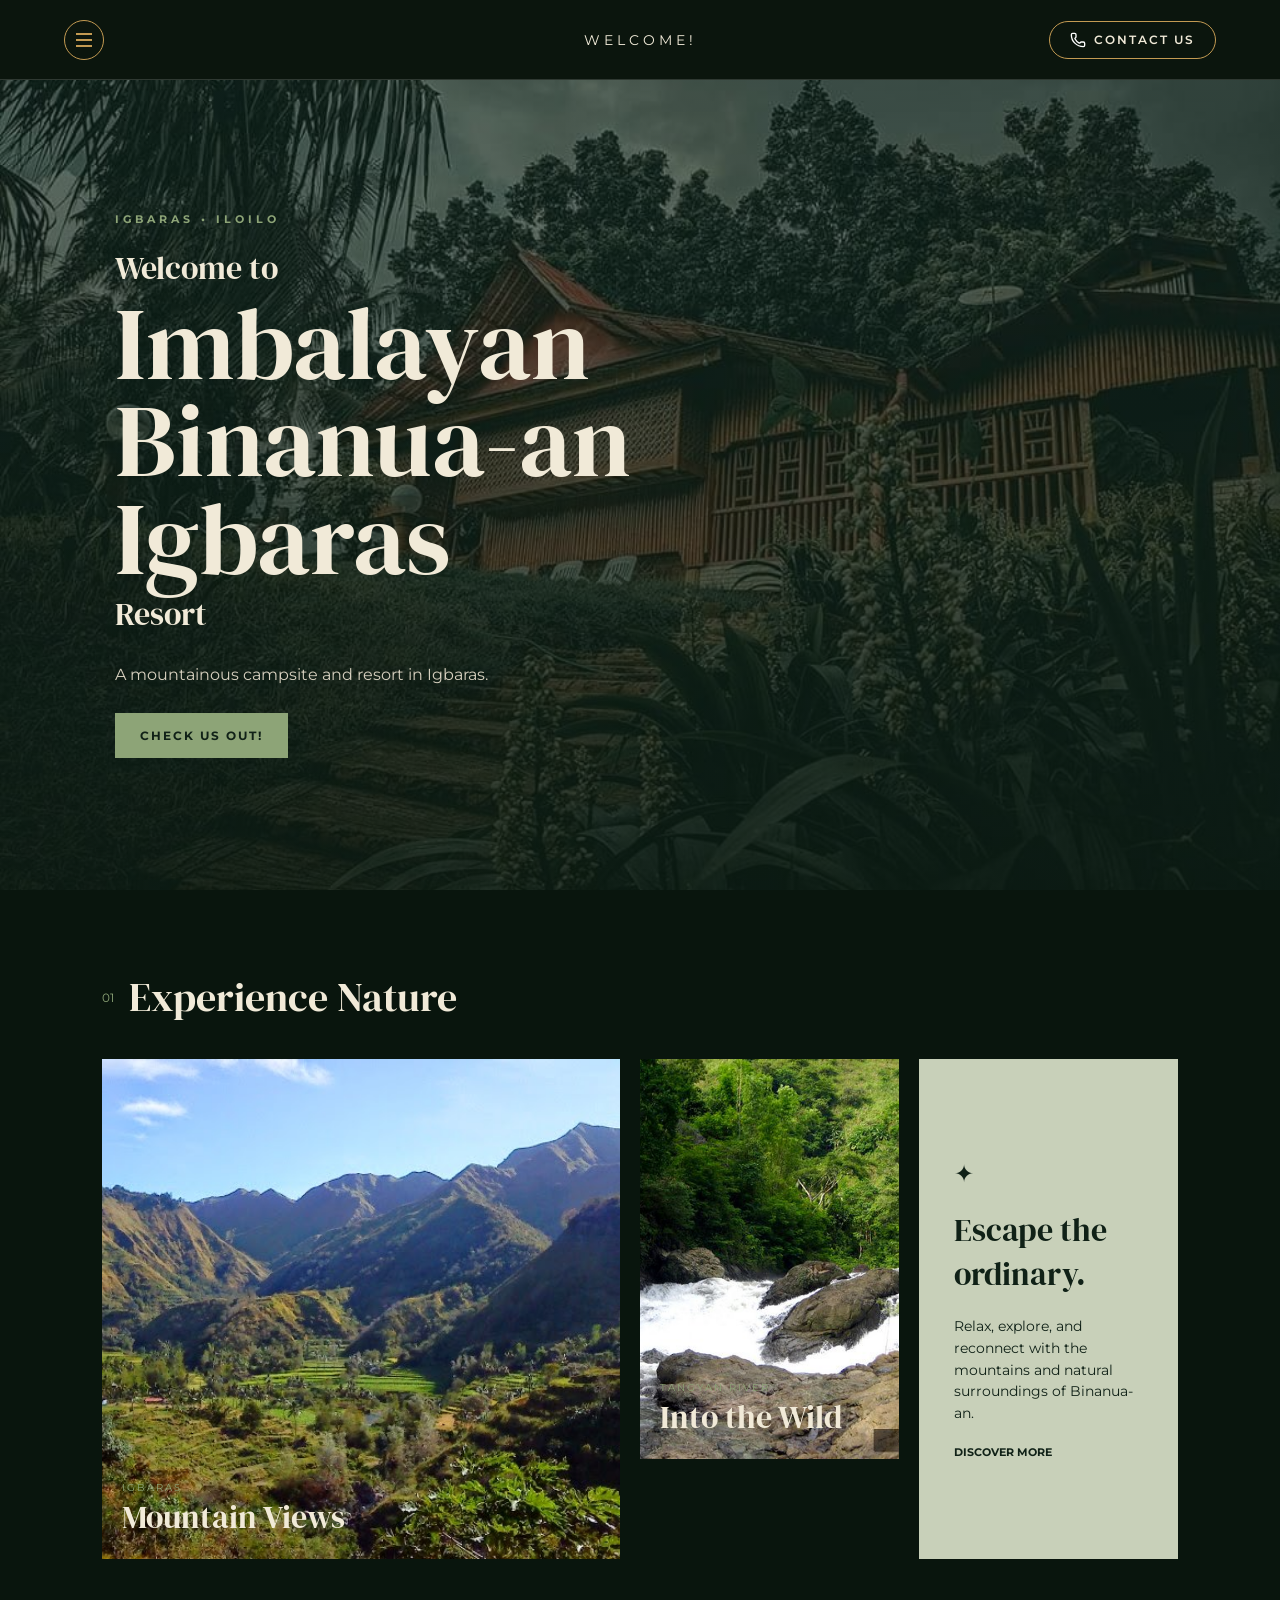
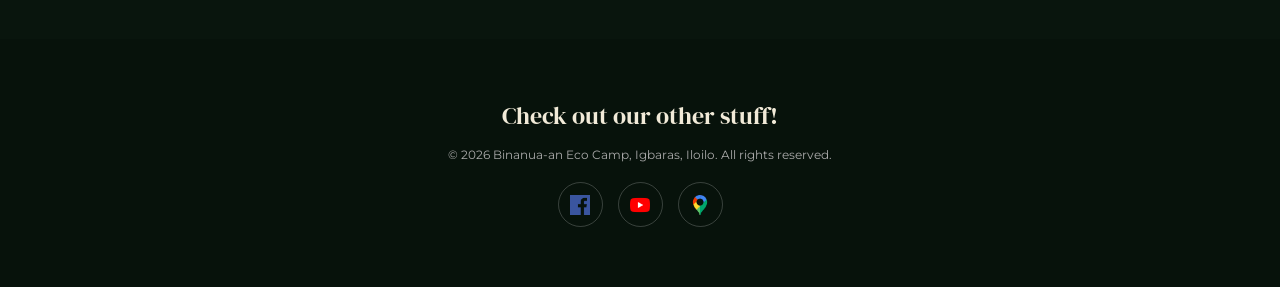
==== public/index.html @ 3f83e1bb "Main Initial Branch from here" ====
<!DOCTYPE html>
<html lang="en">
    <head>
        <meta charset="UTF-8">
        <meta name="viewport" content="width=device-width, initial-scale=1.0">
        <title>Welcome!</title>
        <link rel="stylesheet" href="css/style.css">
    </head>

    <body>
        <header>
            <button class="menu-button" id="menuButton">
                <span></span>
                <span></span>
                <span></span>
            </button>

            <div class="welcome">
                <div>Welcome!</div>
            </div>

            <a href="contact-us.html" class="header-contact"><img src="icons/phone.svg" class="nav-icon-header" alt=""> Contact Us</a>
        </header>

        <aside class="sidebar" id="sidebar">
            <div class="sidebar-title"><img src="icons/telescope.svg" class="nav-icon" alt="">EXPLORE</div>
        
            <a href="index.html"><img src="icons/house.svg" class="nav-icon" alt=""> Home</a>
            <a href="about-us.html"><img src="icons/info.svg" class="nav-icon" alt=""> About Us</a>
            <a href="gallery.html"><img src="icons/image.svg" class="nav-icon" alt=""> Gallery</a>
            <a href="services.html"><img src="icons/concierge-bell.svg" class="nav-icon" alt=""> Our Services</a>
        </aside>
        
                <main>
                    <section class="hero">
                        <div class="hero-content">
                            <div class="small-label">IGBARAS • ILOILO</div>
        
                            <h2>Welcome to</h2>
        
                            <h1>Imbalayan<br>Binanua-an Igbaras</h1>
        
                            <h2>Resort</h2>
        
                            <div class="description">
                                A mountainous campsite and resort in Igbaras.
                            </div>
        
                            <div class="hero-button">
                                <a href="about-us.html">check us out!</a>
                            </div>
                        </div>
                    </section>
        
                    <section class="info-section">
                        <div class="section-heading">
                            <span>01</span>
                            <h2>Experience Nature</h2>
                        </div>
        
                        <div class="image-grid">
                            <div class="image-card large">
                                <img src="assets/A4.JPG" alt="Mountain in Igbaras">
                                <div class="image-text">
                                    <span>IGBARAS</span>
                                    <h3>Mountain Views</h3>
                                </div>
                            </div>
        
                            <div class="image-card">
                                <img src="assets/A5.jpg" alt="Tangyan River in Igbaras">
                                <div class="image-text">
                                    <span>TANGYAN RIVER</span>
                                    <h3>Into the Wild</h3>
                                </div>
                            </div>
        
                            <div class="nature-box">
                                <div class="nature-icon">✦</div>
                                <h3>Escape the ordinary.</h3>
                                <p>
                                    Relax, explore, and reconnect with the mountains
                                    and natural surroundings of Binanua-an.
                                </p>
                                <a href="#">discover more</a>
                            </div>
                        </div>
                    </section>
                </main>

        <footer>
            <h2>Check out our other stuff!</h2>

            <p>
                &copy; 2026 Binanua-an Eco Camp, Igbaras, Iloilo.
                All rights reserved.
            </p>

            <div class="socials">
                <a href="https://www.facebook.com/Binanuaanecofarm/" target="_blank" rel="noopener noreferrer">
                    <img src="assets/A1.png" alt="Facebook">
                </a>

                <a href="https://www.youtube.com/watch?v=aeQojySfJEA/" target="_blank" rel="noopener noreferrer">
                    <img src="assets/A2.png" alt="YouTube">
                </a>

                <a href="https://www.google.com/maps/place/Imbalayan+binanua-an+igbaras+resort/@10.7378052,122.224213,13.26z/data=!4m6!3m5!1s0x33ae51737d3b9097:0x54186dad46b9d68!8m2!3d10.7543418!4d122.2387204!16s%2Fg%2F11h4k6rx_f!18m1!1e3?entry=ttu" target="_blank" rel="noopener noreferrer">
                    <img src="assets/A3.png" alt="Google Maps">
                </a>
            </div>
        </footer>

    <script>
    const menuButton = document.getElementById("menuButton");
    const sidebar = document.getElementById("sidebar");

    menuButton.addEventListener("click", () => {
        sidebar.classList.toggle("open");
    });

    document.addEventListener("click", (event) => {
        if (
            sidebar.classList.contains("open") &&
            !sidebar.contains(event.target) &&
            !menuButton.contains(event.target)
        ) {
            sidebar.classList.remove("open");
        }
    });
    </script>
    </body>
</html>
---- public/css/style.css ----
@import url('https://fonts.googleapis.com/css2?family=DM+Serif+Display&family=Montserrat:wght@400;600;700&display=swap');

* {
    margin: 0;
    padding: 0;
    box-sizing: border-box;
}

body {
    font-family: 'Montserrat', sans-serif;
    color: #f1ead8;
    background: #102117;
}

header {
    height: 80px;
    padding: 0 5%;
    display: flex;
    align-items: center;
    background: rgba(10, 20, 13, .9);
    border-bottom: 1px solid rgba(255, 255, 255, .15);
}

.menu-button {
    width: 40px;
    height: 40px;
    border: 1px solid #c39a52;
    border-radius: 50%;
    background: none;
    cursor: pointer;
    display: flex;
    flex-direction: column;
    justify-content: center;
    align-items: center;
    gap: 4px;
}

.menu-button span {
    width: 16px;
    height: 2px;
    background: #c39a52;
}

.menu-button:hover {
    background: #c39a52;
}

.menu-button:hover span {
    background: #10271a;
}

.welcome {
    position: absolute;
    left: 50%;
    transform: translateX(-50%);
}

.welcome div {
    font-size: .85rem;
    letter-spacing: 4px;
    text-transform: uppercase;
}

.header-contact {
    margin-left: auto;
    color: #f1ead8;
    text-decoration: none;
    font-size: .75rem;
    font-weight: 600;
    letter-spacing: 2px;
    text-transform: uppercase;
    padding: 10px 20px;
    border: 1px solid #c39a52;
    border-radius: 20px;
    transition: 0.3s ease;
    display: inline-flex;
    align-items: center;
}

.header-contact:hover {
    background: #c39a52;
    color: #10271a;
}

.nav-icon {
    width: 20px;
    height: 20px;
    vertical-align: middle;
    margin-right: 10px;
    filter: invert(1);
}

.header-contact .nav-icon-header {
    width: 16px;
    height: 16px;
    vertical-align: middle;
    margin-right: 8px;
    filter: invert(1);
}

.sidebar {
    position: fixed;
    top: 0;
    left: -260px;
    width: 260px;
    height: 100vh;
    padding: 110px 30px 30px;
    background: #0b170f;
    transition: .3s;
    z-index: 10;
}

.sidebar.open {
    left: 0;
}

.sidebar-title {
    color: #c39a52;
    font-size: .7rem;
    letter-spacing: 3px;
    margin-bottom: 20px;
}

.sidebar a {
    display: flex;
    align-items: center;
    padding: 15px 5px;
    border-bottom: 1px solid rgba(255, 255, 255, .1);
    color: #f1ead8;
    text-decoration: none;
    font-size: .8rem;
}

.sidebar a:hover {
    color: #8da477;
    padding-left: 12px;
}

.hero {
    min-height: 90vh;
    padding: 80px 9%;
    display: flex;
    align-items: center;

    background-image:
        linear-gradient(rgba(10, 30, 17, .55), rgba(10, 25, 15, .8)),
        url("../assets/6.jpg");

    background-size: cover;
    background-position: center;
}

.hero-content {
    max-width: 850px;
}

.small-label {
    color: #8da477;
    font-size: .7rem;
    font-weight: 700;
    letter-spacing: 4px;
    margin-bottom: 20px;
}

.hero h2 {
    font-family: 'DM Serif Display', serif;
    font-size: 2rem;
    font-weight: 400;
}

.hero h1 {
    font-family: 'DM Serif Display', serif;
    font-size: clamp(3rem, 8vw, 7rem);
    font-weight: 400;
    line-height: .95;
    margin: 5px 0;
}

.description {
    max-width: 450px;
    margin: 25px 0;
    line-height: 1.7;
    color: #d7d0bf;
}

.section-heading {
    display: flex;
    align-items: center;
    gap: 15px;
    margin-bottom: 35px;
}

.section-heading span {
    color: #8da477;
    font-size: .75rem;
}

.section-heading h2 {
    font-family: 'DM Serif Display', serif;
    font-size: 2.5rem;
    font-weight: 400;
}

.image-grid {
    display: grid;
    grid-template-columns: 2fr 1fr 1fr;
    gap: 20px;
}

.image-card {
    height: 400px;
    position: relative;
    overflow: hidden;
}

.hero-button a {
    display: inline-block;
    padding: 15px 25px;
    background: #8da477;
    color: #102117;
    text-decoration: none;
    font-size: .75rem;
    font-weight: 700;
    text-transform: uppercase;
    letter-spacing: 2px;
}

.hero-button a:hover {
    background: #f1ead8;
}

.info-section {
    padding: 80px 8%;
    background: #09150d;
}

.image-card.large {
    height: 500px;
}

.image-card img {
    width: 100%;
    height: 100%;
    object-fit: cover;
}

.image-text {
    position: absolute;
    left: 20px;
    bottom: 20px;
}

.image-text span {
    color: #8da477;
    font-size: .65rem;
    letter-spacing: 2px;
}

.image-text h3 {
    font-family: 'DM Serif Display', serif;
    font-size: 2rem;
    font-weight: 400;
}

.nature-box {
    padding: 35px;
    background: #c8d0b9;
    color: #102117;
    display: flex;
    flex-direction: column;
    justify-content: center;
}

.nature-icon {
    font-size: 1.5rem;
    margin-bottom: 20px;
}

.nature-box h3 {
    font-family: 'DM Serif Display', serif;
    font-size: 2rem;
    font-weight: 400;
}

.nature-box p {
    margin: 20px 0;
    line-height: 1.6;
    font-size: .85rem;
}

.nature-box a {
    color: #102117;
    font-size: .7rem;
    text-transform: uppercase;
    text-decoration: none;
    font-weight: 700;
}

footer {
    padding: 60px 8%;
    text-align: center;
    background: #07120b;
}

footer h2 {
    font-family: 'DM Serif Display', serif;
    font-weight: 400;
    margin-bottom: 15px;
}

footer p {
    font-size: .75rem;
    color: #aaa;
}

.socials {
    display: flex;
    justify-content: center;
    gap: 15px;
    margin-top: 20px;
}

.socials a {
    width: 45px;
    height: 45px;
    border: 1px solid rgba(255, 255, 255, .2);
    border-radius: 50%;
    display: flex;
    align-items: center;
    justify-content: center;
}

.socials img {
    width: 20px;
    height: 20px;
}

@media (max-width: 800px) {
    .image-grid {
        grid-template-columns: 1fr;
    }

    .image-card,
    .image-card.large {
        height: 400px;
    }
}

@media (max-width: 500px) {
    .hero {
        padding: 60px 7%;
    }

    .hero h1 {
        font-size: 3.5rem;
    }

    .welcome {
        display: none;
    }
}
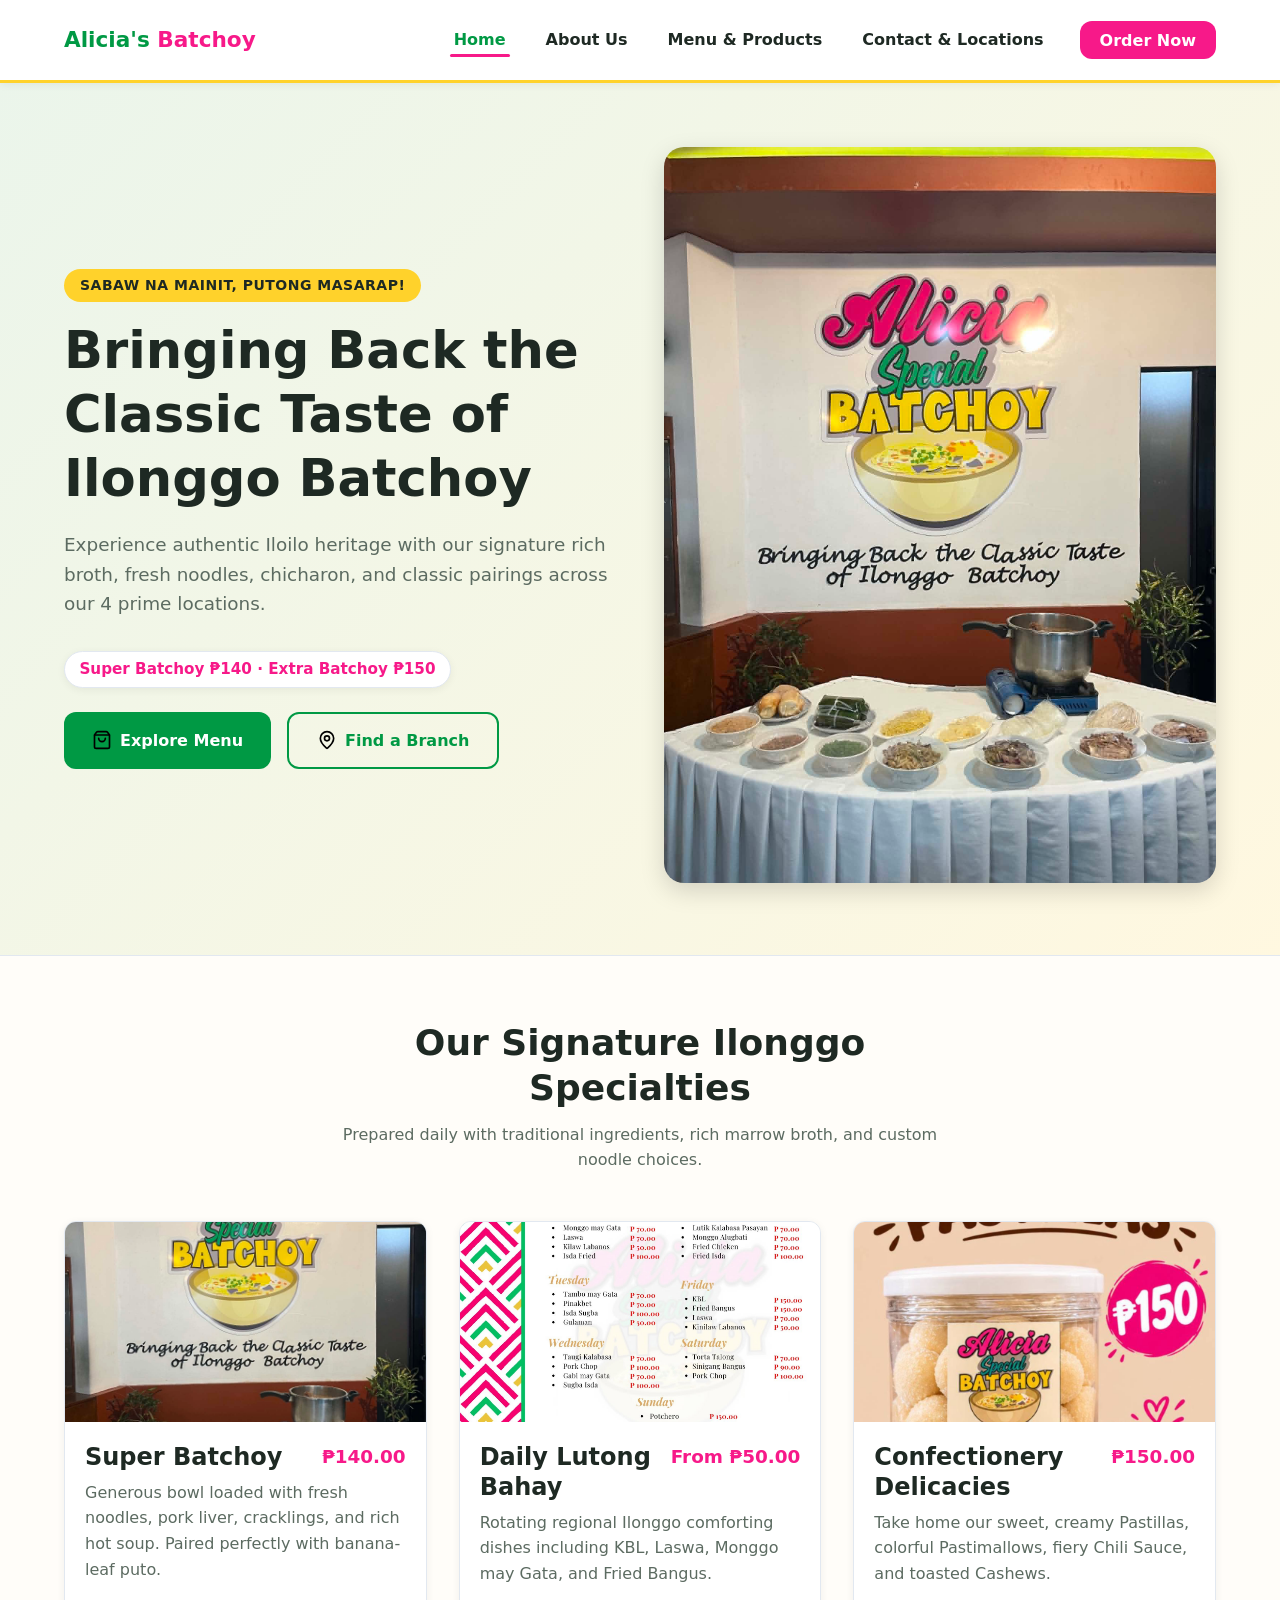
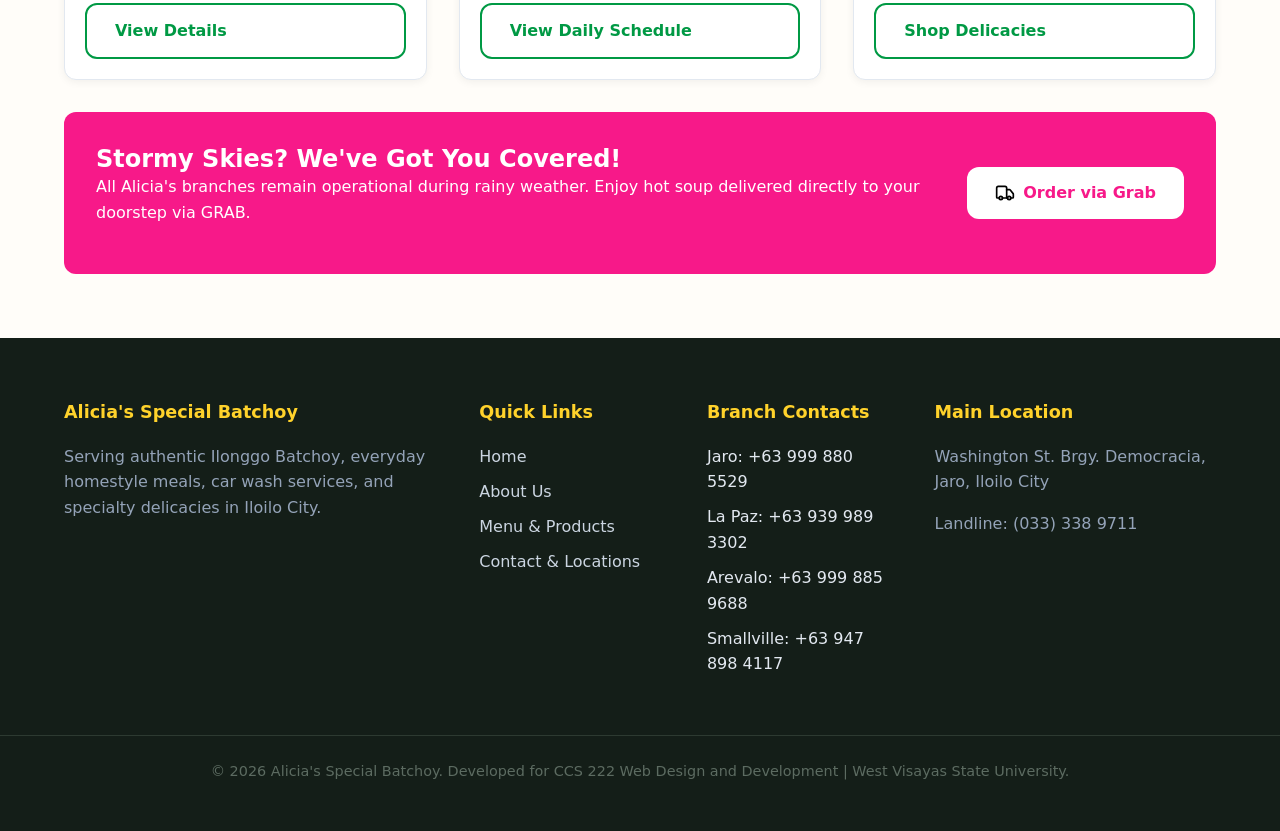
==== commit dd3cda37: "initial" ====
--- a/public/index.html
+++ b/public/index.html
@@ -1,133 +1,158 @@
 <!DOCTYPE html>
 <html lang="en">
-    <head>
-        <meta charset="UTF-8">
-        <meta name="viewport" content="width=device-width, initial-scale=1.0">
-        <title>Welcome!</title>
-        <link rel="stylesheet" href="css/style.css">
-    </head>
+<head>
+  <meta charset="UTF-8">
+  <meta name="viewport" content="width=device-width, initial-scale=1.0">
+  <title>Alicia's Special Batchoy - Classic Taste of Ilonggo Batchoy | Iloilo City</title>
+  <link rel="stylesheet" href="css/style.css">
+</head>
+<body>
 
-    <body>
-        <header>
-            <button class="menu-button" id="menuButton">
-                <span></span>
-                <span></span>
-                <span></span>
-            </button>
 
-            <div class="welcome">
-                <div>Welcome!</div>
+  <header class="main_header">
+    <div class="site_container nav_wrapper">
+      <a href="index.html" class="brand_logo">
+        <div class="brand_title">Alicia's <span>Batchoy</span></div>
+      </a>
+      
+      <button class="mobile_toggle_btn" id="mobile_toggle_btn" aria-label="Toggle Navigation Menu">
+        <img src="icons/menu.svg" alt="Menu Icon" id="toggle_icon"> <!-- Lucide Icon: menu -->
+      </button>
+
+      <nav>
+        <ul class="nav_menu" id="nav_menu">
+          <li><a href="index.html" class="nav_link active">Home</a></li>
+          <li><a href="about_us.html" class="nav_link">About Us</a></li>
+          <li><a href="our_menu.html" class="nav_link">Menu & Products</a></li>
+          <li><a href="contact_us.html" class="nav_link">Contact & Locations</a></li>
+          <li><a href="our_menu.html" class="nav_cta_btn">Order Now</a></li>
+        </ul>
+      </nav>
+    </div>
+  </header>
+
+
+  <main>
+    <section class="hero_section">
+      <div class="site_container hero_grid">
+        <div class="hero_content">
+          <span class="hero_badge">Sabaw na Mainit, Putong Masarap!</span>
+          <h1>Bringing Back the Classic Taste of Ilonggo Batchoy</h1>
+          <p>Experience authentic Iloilo heritage with our signature rich broth, fresh noodles, chicharon, and classic pairings across our 4 prime locations.</p>
+          <p class="hero_price_note">Super Batchoy ₱140 · Extra Batchoy ₱150</p>
+          <div class="hero_actions">
+            <a href="our_menu.html" class="btn_primary">
+              <img src="icons/shopping_bag.svg" alt="Order Icon" style="width:20px;"> <!-- Lucide Icon: shopping-bag -->
+              Explore Menu
+            </a>
+            <a href="contact_us.html" class="btn_secondary">
+              <img src="icons/map_pin.svg" alt="Location Icon" style="width:20px;"> <!-- Lucide Icon: map-pin -->
+              Find a Branch
+            </a>
+          </div>
+        </div>
+        <div class="hero_image_wrapper">
+          <img src="assets/batchoy_special.jpg" alt="Alicia's Special Batchoy storefront with fresh ingredient display">
+        </div>
+      </div>
+    </section>
+
+    <section class="section_padding">
+      <div class="site_container">
+        <div class="section_header">
+          <h2>Our Signature Ilonggo Specialties</h2>
+          <p>Prepared daily with traditional ingredients, rich marrow broth, and custom noodle choices.</p>
+        </div>
+
+        <div class="cards_grid_3">
+          <article class="card_item">
+            <img src="assets/batchoy_special.jpg" alt="Alicia's Special Super Batchoy" class="card_img_top">
+            <div class="card_body">
+              <div class="card_title">
+                <h3>Super Batchoy</h3>
+                <span class="card_price">₱140.00</span>
+              </div>
+              <p>Generous bowl loaded with fresh noodles, pork liver, cracklings, and rich hot soup. Paired perfectly with banana-leaf puto.</p>
+              <a href="our_menu.html" class="btn_secondary" style="margin-top:auto;">View Details</a>
             </div>
+          </article>
 
-            <a href="contact-us.html" class="header-contact"><img src="icons/phone.svg" class="nav-icon-header" alt=""> Contact Us</a>
-        </header>
+          <article class="card_item">
+            <img src="assets/lutong_bahay_specials.jpg" alt="Daily Lutong Bahay Specials" class="card_img_top">
+            <div class="card_body">
+              <div class="card_title">
+                <h3>Daily Lutong Bahay</h3>
+                <span class="card_price">From ₱50.00</span>
+              </div>
+              <p>Rotating regional Ilonggo comforting dishes including KBL, Laswa, Monggo may Gata, and Fried Bangus.</p>
+              <a href="our_menu.html" class="btn_secondary" style="margin-top:auto;">View Daily Schedule</a>
+            </div>
+          </article>
 
-        <aside class="sidebar" id="sidebar">
-            <div class="sidebar-title"><img src="icons/telescope.svg" class="nav-icon" alt="">EXPLORE</div>
-        
-            <a href="index.html"><img src="icons/house.svg" class="nav-icon" alt=""> Home</a>
-            <a href="about-us.html"><img src="icons/info.svg" class="nav-icon" alt=""> About Us</a>
-            <a href="gallery.html"><img src="icons/image.svg" class="nav-icon" alt=""> Gallery</a>
-            <a href="services.html"><img src="icons/concierge-bell.svg" class="nav-icon" alt=""> Our Services</a>
-        </aside>
-        
-                <main>
-                    <section class="hero">
-                        <div class="hero-content">
-                            <div class="small-label">IGBARAS • ILOILO</div>
-        
-                            <h2>Welcome to</h2>
-        
-                            <h1>Imbalayan<br>Binanua-an Igbaras</h1>
-        
-                            <h2>Resort</h2>
-        
-                            <div class="description">
-                                A mountainous campsite and resort in Igbaras.
-                            </div>
-        
-                            <div class="hero-button">
-                                <a href="about-us.html">check us out!</a>
-                            </div>
-                        </div>
-                    </section>
-        
-                    <section class="info-section">
-                        <div class="section-heading">
-                            <span>01</span>
-                            <h2>Experience Nature</h2>
-                        </div>
-        
-                        <div class="image-grid">
-                            <div class="image-card large">
-                                <img src="assets/A4.JPG" alt="Mountain in Igbaras">
-                                <div class="image-text">
-                                    <span>IGBARAS</span>
-                                    <h3>Mountain Views</h3>
-                                </div>
-                            </div>
-        
-                            <div class="image-card">
-                                <img src="assets/A5.jpg" alt="Tangyan River in Igbaras">
-                                <div class="image-text">
-                                    <span>TANGYAN RIVER</span>
-                                    <h3>Into the Wild</h3>
-                                </div>
-                            </div>
-        
-                            <div class="nature-box">
-                                <div class="nature-icon">✦</div>
-                                <h3>Escape the ordinary.</h3>
-                                <p>
-                                    Relax, explore, and reconnect with the mountains
-                                    and natural surroundings of Binanua-an.
-                                </p>
-                                <a href="#">discover more</a>
-                            </div>
-                        </div>
-                    </section>
-                </main>
+          <article class="card_item">
+            <img src="assets/pastillas_jar.jpg" alt="Alicia Special Delicacies" class="card_img_top">
+            <div class="card_body">
+              <div class="card_title">
+                <h3>Confectionery Delicacies</h3>
+                <span class="card_price">₱150.00</span>
+              </div>
+              <p>Take home our sweet, creamy Pastillas, colorful Pastimallows, fiery Chili Sauce, and toasted Cashews.</p>
+              <a href="our_menu.html" class="btn_secondary" style="margin-top:auto;">Shop Delicacies</a>
+            </div>
+          </article>
+        </div>
 
-        <footer>
-            <h2>Check out our other stuff!</h2>
 
-            <p>
-                &copy; 2026 Binanua-an Eco Camp, Igbaras, Iloilo.
-                All rights reserved.
-            </p>
+        <div class="weather_banner">
+          <div>
+            <h3>Stormy Skies? We've Got You Covered!</h3>
+            <p>All Alicia's branches remain operational during rainy weather. Enjoy hot soup delivered directly to your doorstep via GRAB.</p>
+          </div>
+          <a href="contact_us.html" class="btn_primary" style="background-color:#FFFFFF; color:var(--accent_pink); white-space:nowrap;">
+            <img src="icons/truck.svg" alt="Delivery Icon" style="width:20px;"> <!-- Lucide Icon: truck -->
+            Order via Grab
+          </a>
+        </div>
+      </div>
+    </section>
+  </main>
 
-            <div class="socials">
-                <a href="https://www.facebook.com/Binanuaanecofarm/" target="_blank" rel="noopener noreferrer">
-                    <img src="assets/A1.png" alt="Facebook">
-                </a>
 
-                <a href="https://www.youtube.com/watch?v=aeQojySfJEA/" target="_blank" rel="noopener noreferrer">
-                    <img src="assets/A2.png" alt="YouTube">
-                </a>
+  <footer class="site_footer">
+    <div class="site_container footer_grid">
+      <div class="footer_col">
+        <h4>Alicia's Special Batchoy</h4>
+        <p style="color:#94A3B8;">Serving authentic Ilonggo Batchoy, everyday homestyle meals, car wash services, and specialty delicacies in Iloilo City.</p>
+      </div>
+      <div class="footer_col">
+        <h4>Quick Links</h4>
+        <ul class="footer_links">
+          <li><a href="index.html">Home</a></li>
+          <li><a href="about_us.html">About Us</a></li>
+          <li><a href="our_menu.html">Menu & Products</a></li>
+          <li><a href="contact_us.html">Contact & Locations</a></li>
+        </ul>
+      </div>
+      <div class="footer_col">
+        <h4>Branch Contacts</h4>
+        <ul class="footer_links">
+          <li>Jaro: +63 999 880 5529</li>
+          <li>La Paz: +63 939 989 3302</li>
+          <li>Arevalo: +63 999 885 9688</li>
+          <li>Smallville: +63 947 898 4117</li>
+        </ul>
+      </div>
+      <div class="footer_col">
+        <h4>Main Location</h4>
+        <p style="color:#94A3B8;">Washington St. Brgy. Democracia, Jaro, Iloilo City</p>
+        <p style="color:#94A3B8;">Landline: (033) 338 9711</p>
+      </div>
+    </div>
+    <div class="footer_bottom">
+      <p>&copy; 2026 Alicia's Special Batchoy. Developed for CCS 222 Web Design and Development | West Visayas State University.</p>
+    </div>
+  </footer>
 
-                <a href="https://www.google.com/maps/place/Imbalayan+binanua-an+igbaras+resort/@10.7378052,122.224213,13.26z/data=!4m6!3m5!1s0x33ae51737d3b9097:0x54186dad46b9d68!8m2!3d10.7543418!4d122.2387204!16s%2Fg%2F11h4k6rx_f!18m1!1e3?entry=ttu" target="_blank" rel="noopener noreferrer">
-                    <img src="assets/A3.png" alt="Google Maps">
-                </a>
-            </div>
-        </footer>
-
-    <script>
-    const menuButton = document.getElementById("menuButton");
-    const sidebar = document.getElementById("sidebar");
-
-    menuButton.addEventListener("click", () => {
-        sidebar.classList.toggle("open");
-    });
-
-    document.addEventListener("click", (event) => {
-        if (
-            sidebar.classList.contains("open") &&
-            !sidebar.contains(event.target) &&
-            !menuButton.contains(event.target)
-        ) {
-            sidebar.classList.remove("open");
-        }
-    });
-    </script>
-    </body>
-</html>+  <script src="js/main.js"></script>
+</body>
+</html>
--- a/public/css/style.css
+++ b/public/css/style.css
@@ -1,361 +1,683 @@
-@import url('https://fonts.googleapis.com/css2?family=DM+Serif+Display&family=Montserrat:wght@400;600;700&display=swap');
+
+:root {
+  --primary_green: #009944;       /* Main Brand Color */
+  --accent_yellow: #FFD22B;       /* Secondary Accent Color */
+  --accent_pink: #F71989;         /* Vibrant Secondary / Highlight Color */
+  --accent_pink_hover: #D91077;   /* Darker Pink Hover State */
+  
+  --bg_main: #FFFDF9;              /* Warm Light Background */
+  --bg_surface: #FFFFFF;           /* Card & Container Surface */
+  --bg_subtle: #F4F7F5;            /* Soft Section Background */
+  --text_main: #1E2923;            /* High Contrast Dark Charcoal Text */
+  --text_muted: #5C6B61;           /* Secondary Muted Body Text */
+  --border_color: #E2E8F0;         /* Soft Border Divider */
+  --shadow_sm: 0 2px 8px rgba(0, 0, 0, 0.06);
+  --shadow_md: 0 4px 16px rgba(0, 0, 0, 0.1);
+  --shadow_lg: 0 8px 24px rgba(0, 0, 0, 0.15);
+  
+  --container_max: 1200px;
+  --radius_sm: 6px;
+  --radius_md: 12px;
+  --radius_lg: 20px;
+  --transition_fast: 0.25s ease;
+}
 
 * {
-    margin: 0;
-    padding: 0;
-    box-sizing: border-box;
+  box-sizing: border-box;
+  margin: 0;
+  padding: 0;
+}
+
+html {
+  scroll-behavior: smooth;
+  font-family: system-ui, -apple-system, BlinkMacSystemFont, "Segoe UI", Roboto, Oxygen, Ubuntu, Cantarell, sans-serif;
+  color: var(--text_main);
+  background-color: var(--bg_main);
+  line-height: 1.6;
 }
 
 body {
-    font-family: 'Montserrat', sans-serif;
-    color: #f1ead8;
-    background: #102117;
-}
-
-header {
-    height: 80px;
-    padding: 0 5%;
+  display: flex;
+  flex-direction: column;
+  min-height: 100vh;
+}
+
+/* Typography Hierarchy */
+h1, h2, h3, h4 {
+  color: var(--text_main);
+  font-weight: 700;
+  line-height: 1.25;
+}
+
+h1 { font-size: clamp(2rem, 4vw, 3.25rem); }
+h2 { font-size: clamp(1.5rem, 3vw, 2.25rem); }
+h3 { font-size: clamp(1.2rem, 2vw, 1.5rem); }
+
+p {
+  margin-bottom: 1rem;
+  color: var(--text_muted);
+}
+
+a {
+  color: var(--primary_green);
+  text-decoration: none;
+  transition: color var(--transition_fast);
+}
+
+a:hover {
+  color: var(--accent_pink);
+}
+
+/* Global Container */
+.site_container {
+  width: 100%;
+  max-width: var(--container_max);
+  margin: 0 auto;
+  padding: 0 1.5rem;
+}
+
+/* Header & Global Navigation */
+.main_header {
+  position: sticky;
+  top: 0;
+  z-index: 1000;
+  background-color: var(--bg_surface);
+  box-shadow: var(--shadow_sm);
+  border-bottom: 3px solid var(--accent_yellow);
+}
+
+.nav_wrapper {
+  display: flex;
+  align-items: center;
+  justify-content: space-between;
+  height: 80px;
+}
+
+.brand_logo {
+  display: flex;
+  align-items: center;
+  gap: 0.75rem;
+  font-weight: 800;
+  font-size: 1.35rem;
+  color: var(--primary_green);
+}
+
+.brand_logo img {
+  height: 52px;
+  width: auto;
+  object-fit: contain;
+}
+
+.brand_title span {
+  color: var(--accent_pink);
+}
+
+.nav_menu {
+  display: flex;
+  align-items: center;
+  gap: 2rem;
+  list-style: none;
+}
+
+.nav_link {
+  font-weight: 600;
+  color: var(--text_main);
+  padding: 0.5rem 0.25rem;
+  position: relative;
+}
+
+.nav_link.active,
+.nav_link:hover {
+  color: var(--primary_green);
+}
+
+.nav_link.active::after {
+  content: "";
+  position: absolute;
+  bottom: 0;
+  left: 0;
+  width: 100%;
+  height: 3px;
+  background-color: var(--accent_pink);
+  border-radius: 2px;
+}
+
+.nav_cta_btn {
+  background-color: var(--accent_pink);
+  color: #FFFFFF !important;
+  padding: 0.6rem 1.25rem;
+  border-radius: var(--radius_md);
+  font-weight: 700;
+  transition: background-color var(--transition_fast), transform var(--transition_fast);
+}
+
+.nav_cta_btn:hover {
+  background-color: var(--accent_pink_hover);
+  transform: translateY(-2px);
+}
+
+/* Mobile Hamburger Menu */
+.mobile_toggle_btn {
+  display: none;
+  background: none;
+  border: none;
+  cursor: pointer;
+  padding: 0.5rem;
+}
+
+.mobile_toggle_btn img {
+  width: 28px;
+  height: 28px;
+}
+
+/* Hero Section */
+.hero_section {
+  background: linear-gradient(135deg, rgba(0, 153, 68, 0.08) 0%, rgba(255, 210, 43, 0.12) 100%);
+  padding: 4rem 0;
+  border-bottom: 1px solid var(--border_color);
+}
+
+.hero_grid {
+  display: grid;
+  grid-template-columns: 1fr 1fr;
+  gap: 3rem;
+  align-items: center;
+}
+
+.hero_badge {
+  display: inline-block;
+  background-color: var(--accent_yellow);
+  color: var(--text_main);
+  font-weight: 700;
+  font-size: 0.875rem;
+  padding: 0.35rem 1rem;
+  border-radius: 50px;
+  margin-bottom: 1rem;
+  text-transform: uppercase;
+  letter-spacing: 0.5px;
+}
+
+.hero_content h1 {
+  margin-bottom: 1.25rem;
+}
+
+.hero_content p {
+  font-size: 1.15rem;
+  margin-bottom: 2rem;
+}
+
+.hero_content .hero_price_note {
+  display: inline-block;
+  background-color: var(--bg_surface);
+  border: 1px solid var(--border_color);
+  border-radius: 50px;
+  padding: 0.35rem 0.9rem;
+  font-size: 0.95rem;
+  font-weight: 700;
+  color: var(--accent_pink);
+  margin-bottom: 1.5rem;
+  box-shadow: var(--shadow_sm);
+}
+
+.hero_actions {
+  display: flex;
+  gap: 1rem;
+  flex-wrap: wrap;
+}
+
+.btn_primary {
+  background-color: var(--primary_green);
+  color: #FFFFFF;
+  padding: 0.85rem 1.75rem;
+  border-radius: var(--radius_md);
+  font-weight: 700;
+  display: inline-flex;
+  align-items: center;
+  gap: 0.5rem;
+  border: none;
+  cursor: pointer;
+  transition: all var(--transition_fast);
+}
+
+.btn_primary:hover {
+  background-color: #007D37;
+  color: #FFFFFF;
+  box-shadow: var(--shadow_md);
+}
+
+.btn_secondary {
+  background-color: transparent;
+  color: var(--primary_green);
+  padding: 0.85rem 1.75rem;
+  border-radius: var(--radius_md);
+  font-weight: 700;
+  display: inline-flex;
+  align-items: center;
+  gap: 0.5rem;
+  border: 2px solid var(--primary_green);
+  cursor: pointer;
+  transition: all var(--transition_fast);
+}
+
+.btn_secondary:hover {
+  background-color: var(--primary_green);
+  color: #FFFFFF;
+}
+
+.hero_image_wrapper {
+  position: relative;
+}
+
+.hero_image_wrapper img {
+  width: 100%;
+  height: auto;
+  border-radius: var(--radius_lg);
+  box-shadow: var(--shadow_lg);
+  object-fit: cover;
+}
+
+/* Feature Cards & Grid Layouts */
+.section_padding {
+  padding: 4rem 0;
+}
+
+.section_header {
+  text-align: center;
+  max-width: 650px;
+  margin: 0 auto 3rem auto;
+}
+
+.section_header h2 {
+  margin-bottom: 0.75rem;
+}
+
+.cards_grid_3 {
+  display: grid;
+  grid-template-columns: repeat(auto-fit, minmax(300px, 1fr));
+  gap: 2rem;
+}
+
+.cards_grid_4 {
+  display: grid;
+  grid-template-columns: repeat(auto-fit, minmax(260px, 1fr));
+  gap: 1.5rem;
+}
+
+.card_item {
+  background-color: var(--bg_surface);
+  border: 1px solid var(--border_color);
+  border-radius: var(--radius_md);
+  overflow: hidden;
+  box-shadow: var(--shadow_sm);
+  transition: transform var(--transition_fast), box-shadow var(--transition_fast);
+  display: flex;
+  flex-direction: column;
+}
+
+.card_item:hover {
+  transform: translateY(-4px);
+  box-shadow: var(--shadow_md);
+}
+
+.card_img_top {
+  width: 100%;
+  height: 200px;
+  object-fit: cover;
+  background-color: #F0F4F1;
+}
+
+.card_body {
+  padding: 1.25rem;
+  display: flex;
+  flex-direction: column;
+  flex-grow: 1;
+  justify-content: space-between;
+}
+
+.card_title,
+.card_header_row {
+  display: flex;
+  justify-content: space-between;
+  align-items: flex-start;
+  gap: 0.5rem;
+  margin-bottom: 0.5rem;
+}
+
+.card_item_title {
+  font-size: 1.1rem;
+  font-weight: 700;
+  line-height: 1.3;
+  color: var(--text_main);
+}
+
+.card_price {
+  font-weight: 800;
+  color: #F71989;
+  font-size: 1.15rem;
+  white-space: nowrap;
+}
+
+.card_badges {
+  display: flex;
+  flex-wrap: wrap;
+  align-items: center;
+  gap: 0.4rem;
+}
+
+.category_badge {
+  display: inline-block;
+  background-color: #009944;
+  color: #FFFFFF;
+  font-size: 0.7rem;
+  font-weight: 700;
+  text-transform: uppercase;
+  letter-spacing: 0.3px;
+  padding: 0.22rem 0.65rem;
+  border-radius: 50px;
+}
+
+.day_badge {
+  display: inline-block;
+  background-color: #FFD22B;
+  color: var(--text_main);
+  font-size: 0.7rem;
+  font-weight: 700;
+  padding: 0.22rem 0.65rem;
+  border-radius: 50px;
+}
+
+/* Icon Banner Placeholders */
+.card_icon_placeholder {
+  height: 160px;
+  display: flex;
+  align-items: center;
+  justify-content: center;
+  border-bottom: 1px solid var(--border_color);
+}
+
+.card_category_icon {
+  width: 48px;
+  height: 48px;
+  opacity: 0.75;
+  transition: transform 0.25s ease;
+}
+
+.card_item:hover .card_category_icon {
+  transform: scale(1.1);
+}
+
+.category-batchoy {
+  background-color: rgba(0, 153, 68, 0.08);
+}
+
+.category-daily_specials {
+  background-color: rgba(255, 210, 43, 0.15);
+}
+
+.category-everyday_menu {
+  background-color: rgba(247, 25, 137, 0.08);
+}
+
+.category-beverages {
+  background-color: rgba(226, 232, 240, 0.5);
+}
+
+/* Search Bar UI */
+.search_container {
+  max-width: 600px;
+  margin: 0 auto 2rem auto;
+  position: relative;
+}
+
+.search_input_wrapper {
+  display: flex;
+  align-items: center;
+  background-color: var(--bg_surface);
+  border: 2px solid var(--border_color);
+  border-radius: 50px;
+  padding: 0.4rem 1.25rem;
+  box-shadow: var(--shadow_sm);
+  transition: border-color var(--transition_fast);
+}
+
+.search_input_wrapper:focus-within {
+  border-color: var(--primary_green);
+  box-shadow: 0 0 0 3px rgba(0, 153, 68, 0.15);
+}
+
+.search_icon {
+  width: 20px;
+  height: 20px;
+  opacity: 0.6;
+  margin-right: 0.75rem;
+}
+
+.search_input {
+  width: 100%;
+  border: none;
+  outline: none;
+  font-size: 1rem;
+  background: transparent;
+  color: var(--text_main);
+  padding: 0.4rem 0;
+}
+
+.search_clear_btn {
+  background: none;
+  border: none;
+  font-size: 1.2rem;
+  color: var(--text_muted);
+  cursor: pointer;
+  display: none;
+  padding: 0 0.5rem;
+}
+
+.search_clear_btn.visible {
+  display: block;
+}
+
+/* Empty State Notice */
+.no_results_msg {
+  display: none;
+  text-align: center;
+  padding: 3rem 1rem;
+  color: var(--text_muted);
+  font-size: 1.1rem;
+  font-weight: 600;
+}
+
+/* Inclement Weather & Delivery Banner */
+.weather_banner {
+  background-color: var(--accent_pink);
+  color: #FFFFFF;
+  border-radius: var(--radius_md);
+  padding: 2rem;
+  display: flex;
+  align-items: center;
+  justify-content: space-between;
+  gap: 2rem;
+  margin-top: 2rem;
+}
+
+.weather_banner h3, .weather_banner p {
+  color: #FFFFFF;
+}
+
+/* Menu Filter Bar */
+.filter_bar {
+  display: flex;
+  justify-content: center;
+  gap: 0.75rem;
+  flex-wrap: wrap;
+  margin-bottom: 2.5rem;
+}
+
+.filter_btn {
+  background-color: var(--bg_surface);
+  border: 1px solid var(--border_color);
+  color: var(--text_main);
+  padding: 0.6rem 1.25rem;
+  border-radius: 50px;
+  font-weight: 600;
+  cursor: pointer;
+  transition: all var(--transition_fast);
+}
+
+.filter_btn.active, .filter_btn:hover {
+  background-color: var(--primary_green);
+  color: #FFFFFF;
+  border-color: var(--primary_green);
+}
+
+/* Contact Form & Table Styling */
+.contact_grid {
+  display: grid;
+  grid-template-columns: 1fr 1fr;
+  gap: 3rem;
+}
+
+.form_group {
+  margin-bottom: 1.25rem;
+}
+
+.form_label {
+  display: block;
+  font-weight: 600;
+  margin-bottom: 0.4rem;
+}
+
+.form_input, .form_select, .form_textarea {
+  width: 100%;
+  padding: 0.75rem 1rem;
+  border: 1px solid var(--border_color);
+  border-radius: var(--radius_sm);
+  font-size: 1rem;
+  background-color: var(--bg_surface);
+  transition: border-color var(--transition_fast);
+}
+
+.form_input:focus, .form_select:focus, .form_textarea:focus {
+  outline: none;
+  border-color: var(--primary_green);
+  box-shadow: 0 0 0 3px rgba(0, 153, 68, 0.15);
+}
+
+.error_msg {
+  color: var(--accent_pink);
+  font-size: 0.85rem;
+  margin-top: 0.3rem;
+  display: none;
+}
+
+.form_group.invalid .error_msg {
+  display: block;
+}
+
+.form_group.invalid .form_input {
+  border-color: var(--accent_pink);
+}
+
+/* Embedded Map Container */
+.map_wrapper {
+  margin-top: 3rem;
+  border-radius: var(--radius_md);
+  overflow: hidden;
+  box-shadow: var(--shadow_md);
+  border: 1px solid var(--border_color);
+}
+
+.schedule_table {
+  width: 100%;
+  border-collapse: collapse;
+  margin-top: 1rem;
+  background-color: var(--bg_surface);
+  border-radius: var(--radius_sm);
+  overflow: hidden;
+}
+
+.schedule_table th, .schedule_table td {
+  padding: 0.75rem 1rem;
+  border-bottom: 1px solid var(--border_color);
+  text-align: left;
+}
+
+.schedule_table th {
+  background-color: var(--primary_green);
+  color: #FFFFFF;
+  font-weight: 700;
+}
+
+/* Footer Architecture */
+.site_footer {
+  background-color: #141E18;
+  color: #E2E8F0;
+  padding: 4rem 0 2rem 0;
+  margin-top: auto;
+}
+
+.footer_grid {
+  display: grid;
+  grid-template-columns: 2fr 1fr 1fr 1.5fr;
+  gap: 2.5rem;
+  margin-bottom: 3rem;
+}
+
+.footer_col h4 {
+  color: var(--accent_yellow);
+  margin-bottom: 1.25rem;
+  font-size: 1.1rem;
+}
+
+.footer_links {
+  list-style: none;
+}
+
+.footer_links li {
+  margin-bottom: 0.6rem;
+}
+
+.footer_links a {
+  color: #CBD5E1;
+}
+
+.footer_bottom {
+  border-top: 1px solid #2D3A31;
+  padding-top: 1.5rem;
+  text-align: center;
+  font-size: 0.9rem;
+  color: #94A3B8;
+}
+
+/* Responsive Breakpoints */
+@media (max-width: 992px) {
+  .hero_grid, .contact_grid {
+    grid-template-columns: 1fr;
+  }
+  .footer_grid {
+    grid-template-columns: 1fr 1fr;
+  }
+}
+
+@media (max-width: 768px) {
+  .mobile_toggle_btn {
+    display: block;
+  }
+  .nav_menu {
+    position: absolute;
+    top: 80px;
+    left: 0;
+    width: 100%;
+    background-color: var(--bg_surface);
+    flex-direction: column;
+    padding: 1.5rem;
+    gap: 1.25rem;
+    box-shadow: var(--shadow_md);
+    display: none;
+  }
+  .nav_menu.active {
     display: flex;
-    align-items: center;
-    background: rgba(10, 20, 13, .9);
-    border-bottom: 1px solid rgba(255, 255, 255, .15);
-}
-
-.menu-button {
-    width: 40px;
-    height: 40px;
-    border: 1px solid #c39a52;
-    border-radius: 50%;
-    background: none;
-    cursor: pointer;
-    display: flex;
-    flex-direction: column;
-    justify-content: center;
-    align-items: center;
-    gap: 4px;
-}
-
-.menu-button span {
-    width: 16px;
-    height: 2px;
-    background: #c39a52;
-}
-
-.menu-button:hover {
-    background: #c39a52;
-}
-
-.menu-button:hover span {
-    background: #10271a;
-}
-
-.welcome {
-    position: absolute;
-    left: 50%;
-    transform: translateX(-50%);
-}
-
-.welcome div {
-    font-size: .85rem;
-    letter-spacing: 4px;
-    text-transform: uppercase;
-}
-
-.header-contact {
-    margin-left: auto;
-    color: #f1ead8;
-    text-decoration: none;
-    font-size: .75rem;
-    font-weight: 600;
-    letter-spacing: 2px;
-    text-transform: uppercase;
-    padding: 10px 20px;
-    border: 1px solid #c39a52;
-    border-radius: 20px;
-    transition: 0.3s ease;
-    display: inline-flex;
-    align-items: center;
-}
-
-.header-contact:hover {
-    background: #c39a52;
-    color: #10271a;
-}
-
-.nav-icon {
-    width: 20px;
-    height: 20px;
-    vertical-align: middle;
-    margin-right: 10px;
-    filter: invert(1);
-}
-
-.header-contact .nav-icon-header {
-    width: 16px;
-    height: 16px;
-    vertical-align: middle;
-    margin-right: 8px;
-    filter: invert(1);
-}
-
-.sidebar {
-    position: fixed;
-    top: 0;
-    left: -260px;
-    width: 260px;
-    height: 100vh;
-    padding: 110px 30px 30px;
-    background: #0b170f;
-    transition: .3s;
-    z-index: 10;
-}
-
-.sidebar.open {
-    left: 0;
-}
-
-.sidebar-title {
-    color: #c39a52;
-    font-size: .7rem;
-    letter-spacing: 3px;
-    margin-bottom: 20px;
-}
-
-.sidebar a {
-    display: flex;
-    align-items: center;
-    padding: 15px 5px;
-    border-bottom: 1px solid rgba(255, 255, 255, .1);
-    color: #f1ead8;
-    text-decoration: none;
-    font-size: .8rem;
-}
-
-.sidebar a:hover {
-    color: #8da477;
-    padding-left: 12px;
-}
-
-.hero {
-    min-height: 90vh;
-    padding: 80px 9%;
-    display: flex;
-    align-items: center;
-
-    background-image:
-        linear-gradient(rgba(10, 30, 17, .55), rgba(10, 25, 15, .8)),
-        url("../assets/6.jpg");
-
-    background-size: cover;
-    background-position: center;
-}
-
-.hero-content {
-    max-width: 850px;
-}
-
-.small-label {
-    color: #8da477;
-    font-size: .7rem;
-    font-weight: 700;
-    letter-spacing: 4px;
-    margin-bottom: 20px;
-}
-
-.hero h2 {
-    font-family: 'DM Serif Display', serif;
-    font-size: 2rem;
-    font-weight: 400;
-}
-
-.hero h1 {
-    font-family: 'DM Serif Display', serif;
-    font-size: clamp(3rem, 8vw, 7rem);
-    font-weight: 400;
-    line-height: .95;
-    margin: 5px 0;
-}
-
-.description {
-    max-width: 450px;
-    margin: 25px 0;
-    line-height: 1.7;
-    color: #d7d0bf;
-}
-
-.section-heading {
-    display: flex;
-    align-items: center;
-    gap: 15px;
-    margin-bottom: 35px;
-}
-
-.section-heading span {
-    color: #8da477;
-    font-size: .75rem;
-}
-
-.section-heading h2 {
-    font-family: 'DM Serif Display', serif;
-    font-size: 2.5rem;
-    font-weight: 400;
-}
-
-.image-grid {
-    display: grid;
-    grid-template-columns: 2fr 1fr 1fr;
-    gap: 20px;
-}
-
-.image-card {
-    height: 400px;
-    position: relative;
-    overflow: hidden;
-}
-
-.hero-button a {
-    display: inline-block;
-    padding: 15px 25px;
-    background: #8da477;
-    color: #102117;
-    text-decoration: none;
-    font-size: .75rem;
-    font-weight: 700;
-    text-transform: uppercase;
-    letter-spacing: 2px;
-}
-
-.hero-button a:hover {
-    background: #f1ead8;
-}
-
-.info-section {
-    padding: 80px 8%;
-    background: #09150d;
-}
-
-.image-card.large {
-    height: 500px;
-}
-
-.image-card img {
-    width: 100%;
-    height: 100%;
-    object-fit: cover;
-}
-
-.image-text {
-    position: absolute;
-    left: 20px;
-    bottom: 20px;
-}
-
-.image-text span {
-    color: #8da477;
-    font-size: .65rem;
-    letter-spacing: 2px;
-}
-
-.image-text h3 {
-    font-family: 'DM Serif Display', serif;
-    font-size: 2rem;
-    font-weight: 400;
-}
-
-.nature-box {
-    padding: 35px;
-    background: #c8d0b9;
-    color: #102117;
-    display: flex;
-    flex-direction: column;
-    justify-content: center;
-}
-
-.nature-icon {
-    font-size: 1.5rem;
-    margin-bottom: 20px;
-}
-
-.nature-box h3 {
-    font-family: 'DM Serif Display', serif;
-    font-size: 2rem;
-    font-weight: 400;
-}
-
-.nature-box p {
-    margin: 20px 0;
-    line-height: 1.6;
-    font-size: .85rem;
-}
-
-.nature-box a {
-    color: #102117;
-    font-size: .7rem;
-    text-transform: uppercase;
-    text-decoration: none;
-    font-weight: 700;
-}
-
-footer {
-    padding: 60px 8%;
-    text-align: center;
-    background: #07120b;
-}
-
-footer h2 {
-    font-family: 'DM Serif Display', serif;
-    font-weight: 400;
-    margin-bottom: 15px;
-}
-
-footer p {
-    font-size: .75rem;
-    color: #aaa;
-}
-
-.socials {
-    display: flex;
-    justify-content: center;
-    gap: 15px;
-    margin-top: 20px;
-}
-
-.socials a {
-    width: 45px;
-    height: 45px;
-    border: 1px solid rgba(255, 255, 255, .2);
-    border-radius: 50%;
-    display: flex;
-    align-items: center;
-    justify-content: center;
-}
-
-.socials img {
-    width: 20px;
-    height: 20px;
-}
-
-@media (max-width: 800px) {
-    .image-grid {
-        grid-template-columns: 1fr;
-    }
-
-    .image-card,
-    .image-card.large {
-        height: 400px;
-    }
-}
-
-@media (max-width: 500px) {
-    .hero {
-        padding: 60px 7%;
-    }
-
-    .hero h1 {
-        font-size: 3.5rem;
-    }
-
-    .welcome {
-        display: none;
-    }
-}+  }
+  .footer_grid {
+    grid-template-columns: 1fr;
+  }
+}
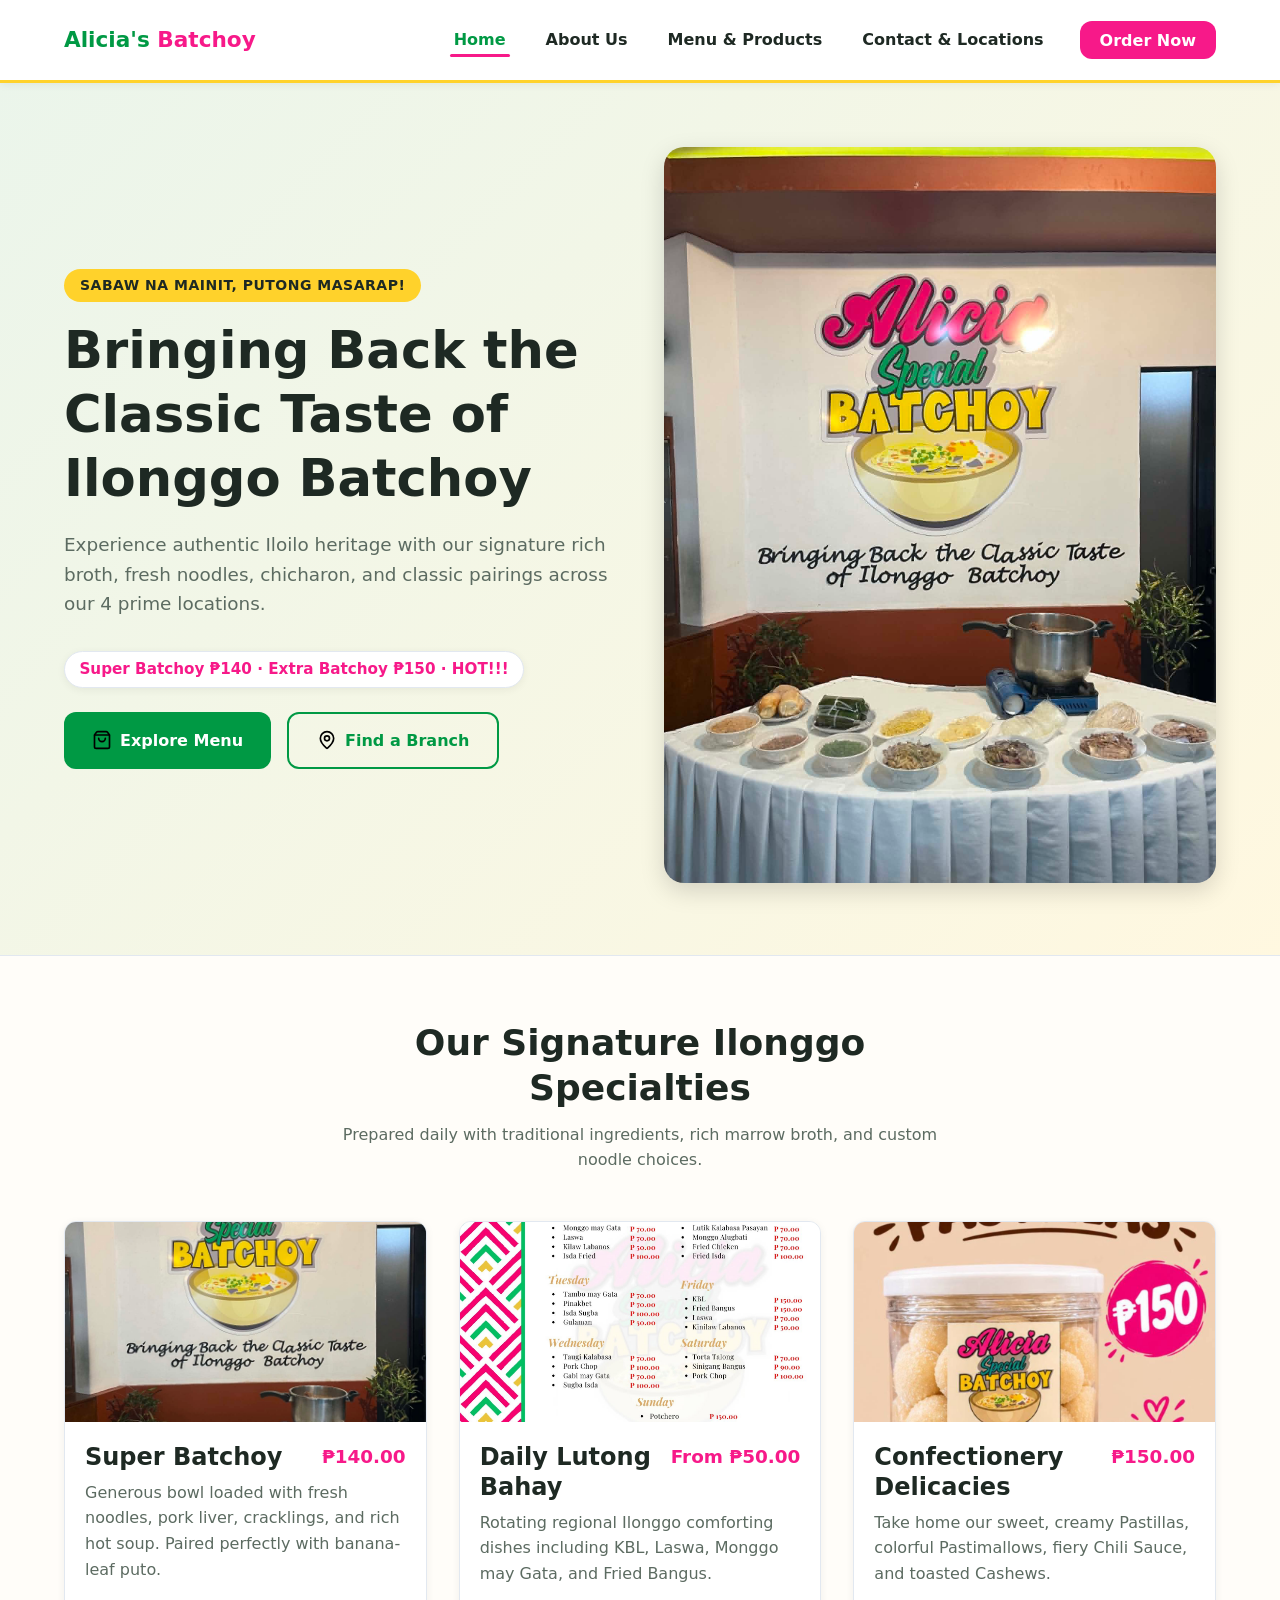
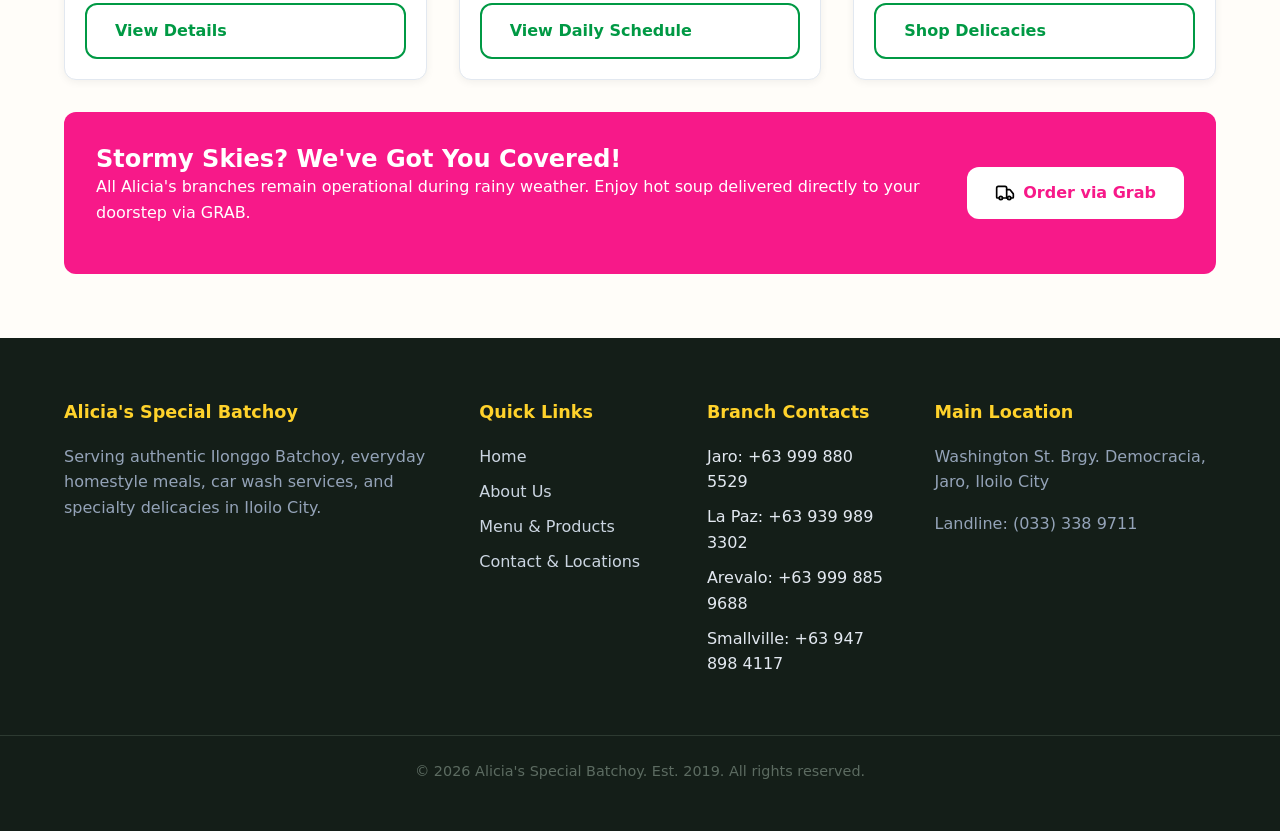
==== commit 33884214: "sigh I just commited something, did some very extensive changes, ai helped but at what cost?" ====
--- a/public/index.html
+++ b/public/index.html
@@ -16,7 +16,7 @@
       </a>
       
       <button class="mobile_toggle_btn" id="mobile_toggle_btn" aria-label="Toggle Navigation Menu">
-        <img src="icons/menu.svg" alt="Menu Icon" id="toggle_icon"> <!-- Lucide Icon: menu -->
+        <img src="icons/menu.svg" alt="Menu Icon" id="toggle_icon">
       </button>
 
       <nav>
@@ -39,14 +39,14 @@
           <span class="hero_badge">Sabaw na Mainit, Putong Masarap!</span>
           <h1>Bringing Back the Classic Taste of Ilonggo Batchoy</h1>
           <p>Experience authentic Iloilo heritage with our signature rich broth, fresh noodles, chicharon, and classic pairings across our 4 prime locations.</p>
-          <p class="hero_price_note">Super Batchoy ₱140 · Extra Batchoy ₱150</p>
+          <p class="hero_price_note">Super Batchoy ₱140 · Extra Batchoy ₱150 · HOT!!!</p>
           <div class="hero_actions">
             <a href="our_menu.html" class="btn_primary">
-              <img src="icons/shopping_bag.svg" alt="Order Icon" style="width:20px;"> <!-- Lucide Icon: shopping-bag -->
+              <img src="icons/shopping_bag.svg" alt="Order Icon" style="width:20px;"> 
               Explore Menu
             </a>
             <a href="contact_us.html" class="btn_secondary">
-              <img src="icons/map_pin.svg" alt="Location Icon" style="width:20px;"> <!-- Lucide Icon: map-pin -->
+              <img src="icons/map_pin.svg" alt="Location Icon" style="width:20px;"> 
               Find a Branch
             </a>
           </div>
@@ -149,7 +149,7 @@
       </div>
     </div>
     <div class="footer_bottom">
-      <p>&copy; 2026 Alicia's Special Batchoy. Developed for CCS 222 Web Design and Development | West Visayas State University.</p>
+      <p>&copy; 2026 Alicia's Special Batchoy. Est. 2019. All rights reserved. </p>
     </div>
   </footer>
 
--- a/public/css/style.css
+++ b/public/css/style.css
@@ -324,6 +324,8 @@
   height: 200px;
   object-fit: cover;
   background-color: #F0F4F1;
+  display: block;
+  flex-shrink: 0;
 }
 
 .card_body {
@@ -386,13 +388,15 @@
   border-radius: 50px;
 }
 
-/* Icon Banner Placeholders */
+/* Icon Banner Placeholders (200px to match photo cards for uniform rows) */
 .card_icon_placeholder {
-  height: 160px;
+  height: 200px;
   display: flex;
   align-items: center;
   justify-content: center;
   border-bottom: 1px solid var(--border_color);
+  flex-shrink: 0;
+  background-image: radial-gradient(circle at center, rgba(255, 255, 255, 0.55) 0%, rgba(255, 255, 255, 0) 62%);
 }
 
 .card_category_icon {
@@ -529,15 +533,564 @@
   border-color: var(--primary_green);
 }
 
-/* Contact Form & Table Styling */
-.contact_grid {
+/* Shared Section Eyebrow */
+.section_eyebrow {
+  display: inline-block;
+  color: var(--primary_green);
+  font-size: 0.74rem;
+  font-weight: 800;
+  letter-spacing: 1.2px;
+  text-transform: uppercase;
+  margin-bottom: 0.5rem;
+}
+
+/* Branch Finder & Peak Hours */
+.branch_section {
+  margin-bottom: 4.5rem;
+}
+
+.branch_toolbar {
+  display: flex;
+  align-items: flex-end;
+  justify-content: space-between;
+  gap: 2rem;
+  margin-bottom: 1.5rem;
+}
+
+.branch_toolbar h2 {
+  margin-bottom: 0.35rem;
+}
+
+.branch_toolbar p {
+  margin-bottom: 0;
+  max-width: 560px;
+}
+
+.branch_select_wrap {
+  min-width: 330px;
+}
+
+.branch_select_label {
+  display: block;
+  color: var(--text_muted);
+  font-size: 0.72rem;
+  font-weight: 800;
+  letter-spacing: 0.6px;
+  text-transform: uppercase;
+  margin-bottom: 0.45rem;
+}
+
+.branch_select {
+  width: 100%;
+  padding: 0.75rem 1rem;
+  padding-right: 2.75rem;
+  border: 2px solid var(--border_color);
+  border-radius: 50px;
+  background-color: var(--bg_surface);
+  color: var(--text_main);
+  font-size: 0.95rem;
+  font-weight: 600;
+  cursor: pointer;
+  appearance: none;
+  background-image: linear-gradient(45deg, transparent 50%, var(--primary_green) 50%), linear-gradient(135deg, var(--primary_green) 50%, transparent 50%);
+  background-position: calc(100% - 1.25rem) calc(50% - 2px), calc(100% - 0.9rem) calc(50% - 2px);
+  background-size: 6px 6px, 6px 6px;
+  background-repeat: no-repeat;
+  transition: border-color var(--transition_fast), box-shadow var(--transition_fast);
+}
+
+.branch_select:focus {
+  outline: none;
+  border-color: var(--primary_green);
+  box-shadow: 0 0 0 3px rgba(0, 153, 68, 0.15);
+}
+
+.branch_finder_grid {
+  display: grid;
+  grid-template-columns: minmax(0, 1.2fr) minmax(0, 0.8fr);
+  gap: 1.5rem;
+  align-items: stretch;
+}
+
+.branch_map_card {
+  position: relative;
+  min-height: 500px;
+  display: flex;
+  background-color: var(--bg_surface);
+  border: 1px solid var(--border_color);
+  border-radius: var(--radius_md);
+  overflow: hidden;
+  box-shadow: var(--shadow_md);
+}
+
+.branch_map_card iframe {
+  width: 100%;
+  height: 100%;
+  min-height: 500px;
+  border: 0;
+  display: block;
+}
+
+.branch_details_card {
+  display: flex;
+  flex-direction: column;
+  gap: 1rem;
+  padding: 1.75rem;
+  background-color: var(--bg_surface);
+  border: 1px solid var(--border_color);
+  border-top: 5px solid var(--accent_yellow);
+  border-radius: var(--radius_md);
+  box-shadow: var(--shadow_md);
+}
+
+.branch_details_eyebrow {
+  align-self: flex-start;
+  display: inline-block;
+  padding: 0.28rem 0.7rem;
+  border-radius: 50px;
+  background-color: rgba(0, 153, 68, 0.09);
+  color: var(--primary_green);
+  font-size: 0.68rem;
+  font-weight: 800;
+  letter-spacing: 0.6px;
+  text-transform: uppercase;
+}
+
+.branch_details_card h2 {
+  font-size: clamp(1.45rem, 2.4vw, 1.9rem);
+  margin-bottom: 0.1rem;
+}
+
+.branch_info_list {
+  display: flex;
+  flex-direction: column;
+  gap: 0.9rem;
+}
+
+.branch_info_row {
+  display: flex;
+  align-items: flex-start;
+  gap: 0.75rem;
+}
+
+.branch_info_icon {
+  width: 20px;
+  height: 20px;
+  margin-top: 2px;
+  opacity: 0.55;
+  flex-shrink: 0;
+}
+
+.branch_info_label {
+  display: block;
+  color: var(--text_muted);
+  font-size: 0.68rem;
+  font-weight: 800;
+  letter-spacing: 0.55px;
+  text-transform: uppercase;
+  margin-bottom: 0.1rem;
+}
+
+.branch_info_value {
+  margin: 0;
+  color: var(--text_main);
+  font-size: 0.95rem;
+  font-weight: 600;
+  line-height: 1.45;
+}
+
+.branch_phone_link {
+  color: var(--primary_green);
+  font-weight: 800;
+}
+
+.branch_phone_link:hover {
+  color: var(--accent_pink);
+}
+
+.peak_hours_block {
+  padding: 0.95rem 1rem;
+  background-color: var(--bg_subtle);
+  border: 1px solid var(--border_color);
+  border-radius: var(--radius_sm);
+}
+
+.peak_hours_top {
+  display: flex;
+  align-items: flex-start;
+  justify-content: space-between;
+  gap: 0.75rem;
+}
+
+.peak_hours_label {
+  color: var(--text_muted);
+  font-size: 0.68rem;
+  font-weight: 800;
+  letter-spacing: 0.55px;
+  text-transform: uppercase;
+  white-space: nowrap;
+}
+
+.peak_hours_text {
+  color: var(--text_main);
+  font-size: 0.78rem;
+  font-weight: 700;
+  line-height: 1.4;
+  text-align: right;
+}
+
+.peak_hours_track {
+  position: relative;
+  height: 13px;
+  margin-top: 0.75rem;
+  border-radius: 50px;
+  background-color: #E4EAE6;
+  overflow: hidden;
+}
+
+.peak_segment {
+  position: absolute;
+  top: 0;
+  bottom: 0;
+  min-width: 4px;
+  border-radius: 50px;
+  background: linear-gradient(90deg, rgba(220, 66, 0, 0.5), rgba(201, 0, 0, 0.9));
+  box-shadow: 0 0 0 1px rgba(0, 0, 0, 0.03);
+}
+
+.peak_hours_scale {
+  display: flex;
+  justify-content: space-between;
+  margin-top: 0.35rem;
+  color: var(--text_muted);
+  font-size: 0.64rem;
+  font-weight: 600;
+}
+
+.rating_badge {
+  display: flex;
+  flex-direction: column;
+  gap: 0.3rem;
+  padding: 0.95rem 1rem;
+  background: linear-gradient(135deg, #FFFDF2 0%, #FFF8D9 100%);
+  border: 1px solid #F1E3A8;
+  border-radius: var(--radius_sm);
+}
+
+.rating_badge_header {
+  display: flex;
+  align-items: center;
+  gap: 0.4rem;
+  color: #7A6400;
+  font-size: 0.68rem;
+  font-weight: 800;
+  letter-spacing: 0.5px;
+  text-transform: uppercase;
+}
+
+.google_mark {
+  width: 18px;
+  height: 18px;
+  display: inline-flex;
+  align-items: center;
+  justify-content: center;
+  border: 1px solid var(--border_color);
+  border-radius: 50%;
+  background-color: #FFFFFF;
+  color: #4285F4;
+  font-size: 0.8rem;
+  font-weight: 900;
+  line-height: 1;
+}
+
+.rating_badge_main {
+  display: flex;
+  align-items: center;
+  flex-wrap: wrap;
+  gap: 0.5rem;
+}
+
+.rating_value {
+  color: var(--text_main);
+  font-size: 1.55rem;
+  font-weight: 800;
+  line-height: 1;
+}
+
+.rating_count {
+  color: var(--text_muted);
+  font-size: 0.78rem;
+  font-weight: 600;
+}
+
+.star_rating {
+  position: relative;
+  display: inline-block;
+  color: #D8DEE4;
+  font-size: 1rem;
+  line-height: 1;
+  letter-spacing: 1px;
+  white-space: nowrap;
+  vertical-align: middle;
+}
+
+.star_rating_base {
+  color: #D8DEE4;
+}
+
+.star_rating_fill {
+  position: absolute;
+  top: 0;
+  left: 0;
+  overflow: hidden;
+  color: var(--accent_yellow);
+  white-space: nowrap;
+}
+
+.btn_review {
+  display: flex;
+  align-items: center;
+  justify-content: center;
+  gap: 0.45rem;
+  margin-top: auto;
+  padding: 0.85rem 1rem;
+  border: 1px solid #E8BE1F;
+  border-radius: var(--radius_md);
+  background-color: var(--accent_yellow);
+  color: var(--text_main);
+  font-weight: 800;
+  text-align: center;
+  transition: transform var(--transition_fast), box-shadow var(--transition_fast);
+}
+
+.btn_review:hover {
+  color: var(--text_main);
+  transform: translateY(-2px);
+  box-shadow: var(--shadow_md);
+}
+
+.btn_review_icon {
+  width: 20px;
+  height: 20px;
+  fill: none;
+  stroke: #FFFFFF;
+  stroke-width: 2;
+  stroke-linecap: round;
+  stroke-linejoin: round;
+}
+
+/* Google Review Board */
+.review_board_section {
+  margin-bottom: 4.5rem;
+}
+
+.review_board_header {
+  display: flex;
+  align-items: flex-end;
+  justify-content: space-between;
+  gap: 1.5rem;
+  margin-bottom: 1.5rem;
+}
+
+.review_board_header h2 {
+  margin-bottom: 0.25rem;
+}
+
+.review_board_header p {
+  margin: 0;
+}
+
+@keyframes soft_pulse {
+  0%, 100% { opacity: 0.45; }
+  50% { opacity: 1; }
+}
+
+.reviews_grid {
+  display: grid;
+  grid-template-columns: repeat(5, minmax(0, 1fr));
+  gap: 1rem;
+}
+
+.review_card {
+  display: flex;
+  flex-direction: column;
+  gap: 0.65rem;
+  padding: 1.1rem;
+  background-color: var(--bg_surface);
+  border: 1px solid var(--border_color);
+  border-radius: var(--radius_md);
+  box-shadow: var(--shadow_sm);
+  transition: transform var(--transition_fast), box-shadow var(--transition_fast);
+}
+
+.review_card:hover {
+  transform: translateY(-3px);
+  box-shadow: var(--shadow_md);
+}
+
+.review_card_top {
+  display: flex;
+  align-items: center;
+  gap: 0.65rem;
+}
+
+.review_avatar {
+  width: 38px;
+  height: 38px;
+  display: flex;
+  align-items: center;
+  justify-content: center;
+  flex-shrink: 0;
+  border-radius: 50%;
+  background-color: rgba(0, 153, 68, 0.12);
+  color: var(--primary_green);
+  font-size: 0.76rem;
+  font-weight: 800;
+}
+
+.review_card:nth-child(3n + 2) .review_avatar {
+  background-color: rgba(247, 25, 137, 0.1);
+  color: var(--accent_pink);
+}
+
+.review_card:nth-child(3n) .review_avatar {
+  background-color: rgba(255, 210, 43, 0.28);
+  color: #7A6400;
+}
+
+.review_author {
+  display: block;
+  color: var(--text_main);
+  font-size: 0.88rem;
+  font-weight: 700;
+  line-height: 1.25;
+}
+
+.review_time {
+  display: block;
+  color: var(--text_muted);
+  font-size: 0.68rem;
+  margin-top: 0.08rem;
+}
+
+.review_stars .star_rating {
+  font-size: 0.88rem;
+}
+
+.review_text {
+  display: -webkit-box;
+  flex-grow: 1;
+  overflow: hidden;
+  color: var(--text_muted);
+  font-size: 0.84rem;
+  line-height: 1.55;
+  margin: 0;
+  -webkit-box-orient: vertical;
+  -webkit-line-clamp: 6;
+}
+
+.review_footer {
+  display: flex;
+  align-items: center;
+  justify-content: space-between;
+  gap: 0.5rem;
+  margin-top: 0.1rem;
+}
+
+.review_branch_badge {
+  display: inline-block;
+  padding: 0.2rem 0.5rem;
+  border-radius: 50px;
+  background-color: rgba(0, 153, 68, 0.09);
+  color: var(--primary_green);
+  font-size: 0.61rem;
+  font-weight: 800;
+  letter-spacing: 0.35px;
+  text-transform: uppercase;
+}
+
+.review_source_label {
+  color: var(--text_muted);
+  font-size: 0.61rem;
+  font-weight: 600;
+}
+
+.reviews_empty {
+  grid-column: 1 / -1;
+  padding: 2rem 1rem;
+  color: var(--text_muted);
+  text-align: center;
+}
+
+/* Contact & Catering Form */
+.contact_form_card {
+  display: grid;
+  grid-template-columns: minmax(0, 0.85fr) minmax(0, 1.4fr);
+  overflow: hidden;
+  background-color: var(--bg_surface);
+  border: 1px solid var(--border_color);
+  border-radius: var(--radius_lg);
+  box-shadow: var(--shadow_md);
+}
+
+.contact_form_aside {
+  display: flex;
+  flex-direction: column;
+  justify-content: center;
+  gap: 0.75rem;
+  padding: 2.5rem;
+  background: linear-gradient(145deg, #007D37 0%, var(--primary_green) 100%);
+  color: #FFFFFF;
+}
+
+.contact_form_aside .section_eyebrow {
+  color: var(--accent_yellow);
+}
+
+.contact_form_aside h2 {
+  color: #FFFFFF;
+}
+
+.contact_form_aside p {
+  color: rgba(255, 255, 255, 0.86);
+  margin-bottom: 0.4rem;
+}
+
+.contact_points {
+  display: flex;
+  flex-direction: column;
+  gap: 0.55rem;
+  list-style: none;
+}
+
+.contact_points li {
+  position: relative;
+  padding-left: 1.5rem;
+  color: #FFFFFF;
+  font-size: 0.9rem;
+}
+
+.contact_points li::before {
+  content: "✓";
+  position: absolute;
+  top: 0;
+  left: 0;
+  color: var(--accent_yellow);
+  font-weight: 800;
+}
+
+.contact_form_body {
+  padding: 2.25rem;
+}
+
+.form_grid_2 {
   display: grid;
   grid-template-columns: 1fr 1fr;
-  gap: 3rem;
+  gap: 1rem;
 }
 
 .form_group {
-  margin-bottom: 1.25rem;
+  margin-bottom: 1.1rem;
 }
 
 .form_label {
@@ -546,65 +1099,85 @@
   margin-bottom: 0.4rem;
 }
 
-.form_input, .form_select, .form_textarea {
+.form_input,
+.form_select,
+.form_textarea {
   width: 100%;
   padding: 0.75rem 1rem;
   border: 1px solid var(--border_color);
   border-radius: var(--radius_sm);
+  background-color: var(--bg_surface);
+  color: var(--text_main);
   font-size: 1rem;
-  background-color: var(--bg_surface);
-  transition: border-color var(--transition_fast);
-}
-
-.form_input:focus, .form_select:focus, .form_textarea:focus {
+  transition: border-color var(--transition_fast), box-shadow var(--transition_fast);
+}
+
+.form_select {
+  cursor: pointer;
+  appearance: none;
+  padding-right: 2.75rem;
+  background-image: linear-gradient(45deg, transparent 50%, var(--primary_green) 50%), linear-gradient(135deg, var(--primary_green) 50%, transparent 50%);
+  background-position: calc(100% - 1.25rem) calc(50% - 2px), calc(100% - 0.9rem) calc(50% - 2px);
+  background-size: 6px 6px, 6px 6px;
+  background-repeat: no-repeat;
+}
+
+.form_textarea {
+  min-height: 130px;
+  resize: vertical;
+}
+
+.form_input:focus,
+.form_select:focus,
+.form_textarea:focus {
   outline: none;
   border-color: var(--primary_green);
   box-shadow: 0 0 0 3px rgba(0, 153, 68, 0.15);
 }
 
 .error_msg {
+  display: none;
+  margin-top: 0.3rem;
   color: var(--accent_pink);
   font-size: 0.85rem;
-  margin-top: 0.3rem;
-  display: none;
 }
 
 .form_group.invalid .error_msg {
   display: block;
 }
 
-.form_group.invalid .form_input {
+.form_group.invalid .form_input,
+.form_group.invalid .form_select,
+.form_group.invalid .form_textarea {
   border-color: var(--accent_pink);
-}
-
-/* Embedded Map Container */
-.map_wrapper {
-  margin-top: 3rem;
-  border-radius: var(--radius_md);
-  overflow: hidden;
-  box-shadow: var(--shadow_md);
-  border: 1px solid var(--border_color);
-}
-
-.schedule_table {
+  background-color: #FFF8FC;
+}
+
+.form_required_note {
+  color: var(--text_muted);
+  font-size: 0.75rem;
+  margin-top: -0.25rem;
+  margin-bottom: 1rem;
+}
+
+.form_submit_btn {
   width: 100%;
-  border-collapse: collapse;
+  justify-content: center;
+}
+
+.form_feedback {
   margin-top: 1rem;
-  background-color: var(--bg_surface);
-  border-radius: var(--radius_sm);
-  overflow: hidden;
-}
-
-.schedule_table th, .schedule_table td {
-  padding: 0.75rem 1rem;
-  border-bottom: 1px solid var(--border_color);
-  text-align: left;
-}
-
-.schedule_table th {
-  background-color: var(--primary_green);
-  color: #FFFFFF;
-  font-weight: 700;
+  font-weight: 600;
+  text-align: center;
+  min-height: 1.4em;
+}
+
+.form_feedback.is-success {
+  color: var(--primary_green);
+}
+
+.form_feedback.is-error {
+  color: var(--accent_pink);
 }
 
 /* Footer Architecture */
@@ -649,34 +1222,136 @@
 }
 
 /* Responsive Breakpoints */
+@media (max-width: 1200px) {
+  .reviews_grid {
+    grid-template-columns: repeat(3, minmax(0, 1fr));
+  }
+}
+
 @media (max-width: 992px) {
-  .hero_grid, .contact_grid {
+  .hero_grid,
+  .branch_finder_grid,
+  .contact_form_card {
     grid-template-columns: 1fr;
   }
+
   .footer_grid {
     grid-template-columns: 1fr 1fr;
   }
-}
-
-@media (max-width: 768px) {
+
+  .reviews_grid {
+    grid-template-columns: repeat(2, minmax(0, 1fr));
+  }
+
+  .branch_map_card,
+  .branch_map_card iframe {
+    min-height: 420px;
+  }
+
+  .nav_wrapper {
+    display: flex;
+    align-items: center;
+    justify-content: flex-end;
+    height: 80px;
+  }
+
   .mobile_toggle_btn {
     display: block;
   }
+
+  .brand_logo {
+    position: absolute;
+    left: 1.5rem;
+  }
+
   .nav_menu {
     position: absolute;
-    top: 80px;
+    top: 75px;
     left: 0;
     width: 100%;
     background-color: var(--bg_surface);
     flex-direction: column;
     padding: 1.5rem;
-    gap: 1.25rem;
+    padding-right: 2.2rem;
+    gap: 1.2rem;
     box-shadow: var(--shadow_md);
     display: none;
   }
+
   .nav_menu.active {
     display: flex;
-  }
+    align-items: flex-end;
+  }
+
+  .weather_banner {
+    display: flex;
+    flex-direction: column;
+  }
+}
+
+@media (max-width: 768px) {
+  .section_padding {
+    padding: 2.75rem 0;
+  }
+
+  .section_header {
+    margin-bottom: 2rem;
+  }
+
+  .nav_wrapper {
+    height: 70px;
+  }
+
+  .brand_logo {
+    font-size: 1.15rem;
+  }
+
+  .brand_logo img {
+    height: 44px;
+  }
+
+  .nav_menu {
+    top: 67px;
+  }
+
+  .cards_grid_4 {
+    gap: 1rem;
+  }
+
+  .branch_toolbar,
+  .review_board_header {
+    flex-direction: column;
+    align-items: stretch;
+    gap: 1rem;
+  }
+
+  .branch_select_wrap {
+    min-width: 0;
+  }
+
+  .branch_details_card {
+    padding: 1.35rem;
+  }
+
+  .branch_map_card,
+  .branch_map_card iframe {
+    min-height: 340px;
+  }
+
+  .reviews_grid {
+    grid-template-columns: 1fr;
+  }
+
+  .contact_form_aside,
+  .contact_form_body {
+    padding: 1.5rem;
+  }
+
+  .form_grid_2 {
+    grid-template-columns: 1fr;
+    gap: 0;
+  }
+
   .footer_grid {
     grid-template-columns: 1fr;
   }
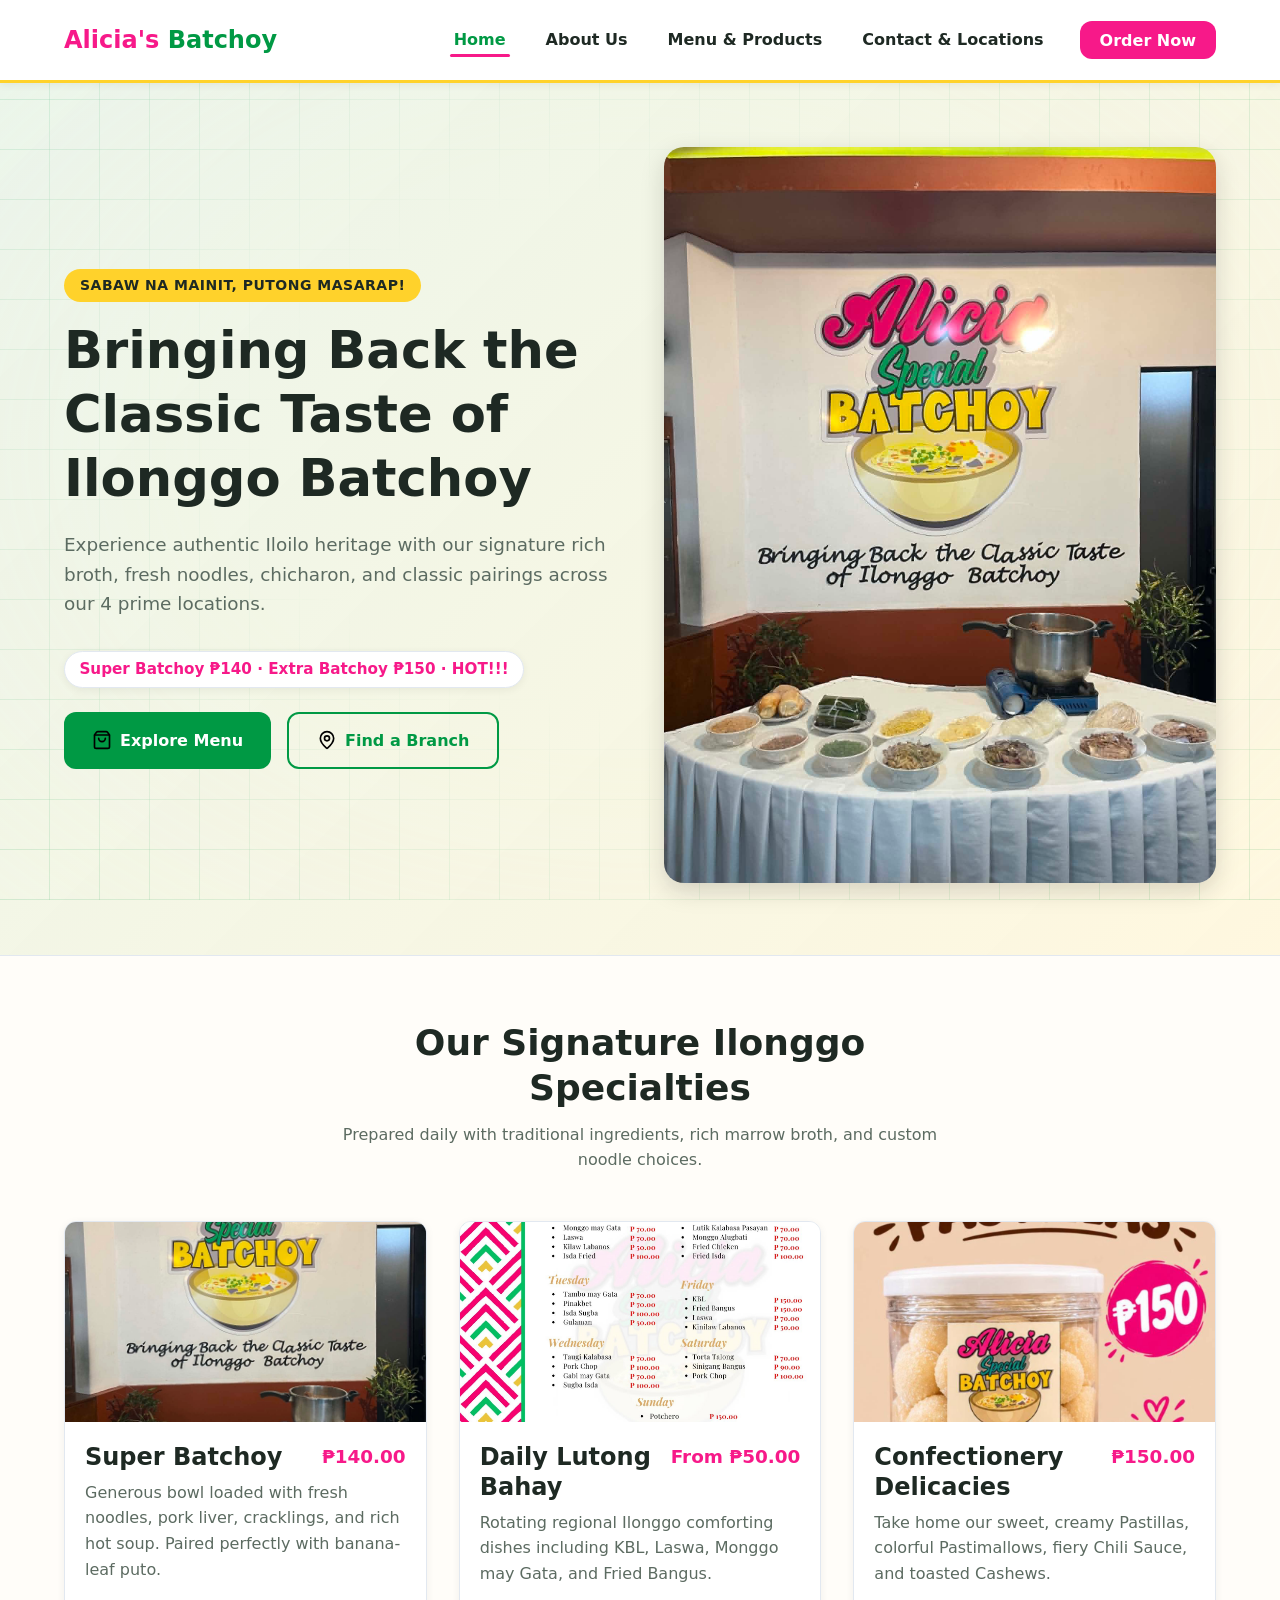
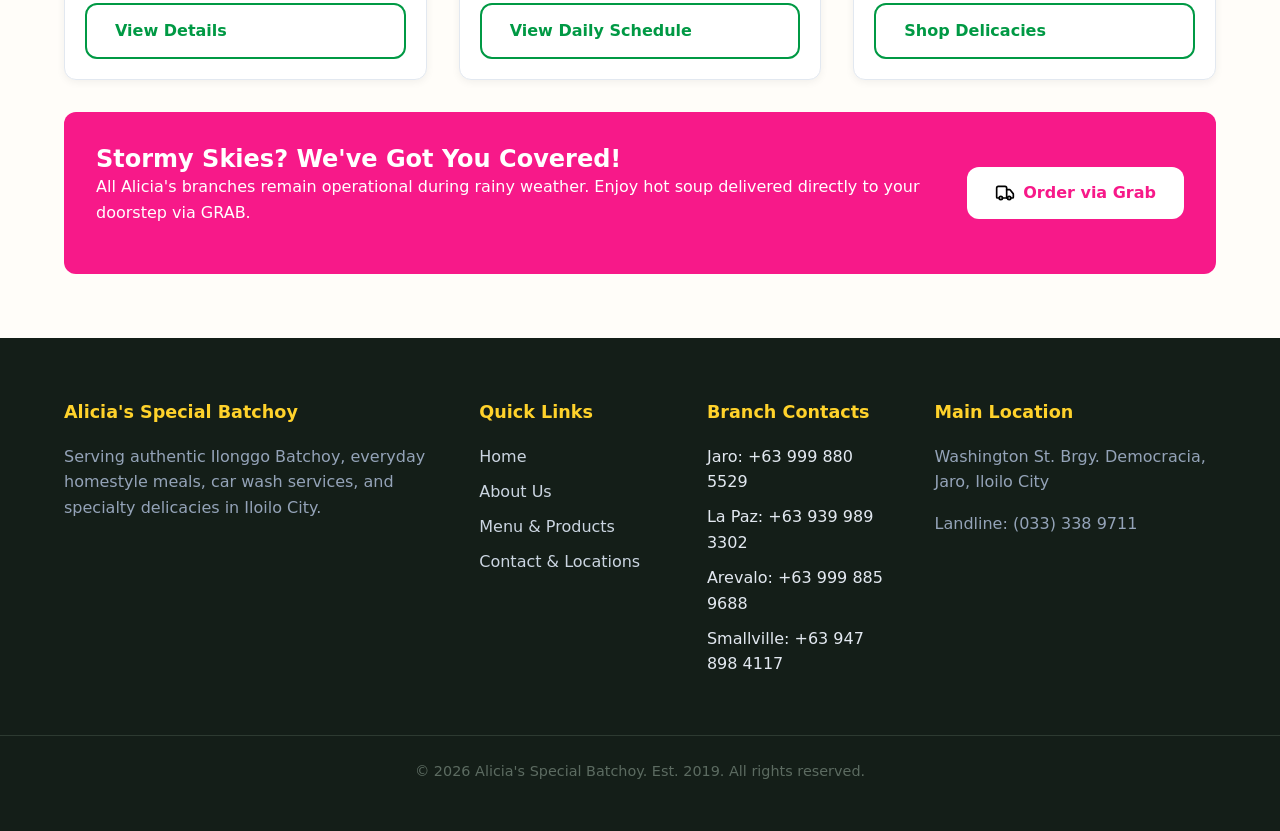
==== commit d7ac47fe: "updated some" ====
--- a/public/index.html
+++ b/public/index.html
@@ -85,7 +85,7 @@
                 <span class="card_price">From ₱50.00</span>
               </div>
               <p>Rotating regional Ilonggo comforting dishes including KBL, Laswa, Monggo may Gata, and Fried Bangus.</p>
-              <a href="our_menu.html" class="btn_secondary" style="margin-top:auto;">View Daily Schedule</a>
+              <a href="our_menu.html#filter_daily_specials" class="btn_secondary" style="margin-top:auto;">View Daily Schedule</a>
             </div>
           </article>
 
@@ -97,7 +97,7 @@
                 <span class="card_price">₱150.00</span>
               </div>
               <p>Take home our sweet, creamy Pastillas, colorful Pastimallows, fiery Chili Sauce, and toasted Cashews.</p>
-              <a href="our_menu.html" class="btn_secondary" style="margin-top:auto;">Shop Delicacies</a>
+              <a href="our_menu.html#filter_packaged_delicacies" class="btn_secondary" style="margin-top:auto;">Shop Delicacies</a>
             </div>
           </article>
         </div>
@@ -108,10 +108,10 @@
             <h3>Stormy Skies? We've Got You Covered!</h3>
             <p>All Alicia's branches remain operational during rainy weather. Enjoy hot soup delivered directly to your doorstep via GRAB.</p>
           </div>
-          <a href="contact_us.html" class="btn_primary" style="background-color:#FFFFFF; color:var(--accent_pink); white-space:nowrap;">
+          <span class="btn_primary" aria-disabled="true" style="background-color:#FFFFFF; color:var(--accent_pink); white-space:nowrap;">
             <img src="icons/truck.svg" alt="Delivery Icon" style="width:20px;"> <!-- Lucide Icon: truck -->
             Order via Grab
-          </a>
+          </span>
         </div>
       </div>
     </section>
--- a/public/css/style.css
+++ b/public/css/style.css
@@ -29,6 +29,7 @@
 }
 
 html {
+  
   scroll-behavior: smooth;
   font-family: system-ui, -apple-system, BlinkMacSystemFont, "Segoe UI", Roboto, Oxygen, Ubuntu, Cantarell, sans-serif;
   color: var(--text_main);
@@ -37,9 +38,34 @@
 }
 
 body {
+  position: relative;
+  isolation: isolate;
   display: flex;
   flex-direction: column;
   min-height: 100vh;
+}
+
+body::before {
+  content: "";
+  position: fixed;
+  inset: 0;
+  z-index: -1;
+  pointer-events: none;
+  background-color: var(--bg_main);
+  background-image:
+    linear-gradient(rgba(0, 153, 68, 0.3) 1px, transparent 1px),
+    linear-gradient(90deg, rgba(0, 153, 68, 0.3) 1px, transparent 1px),
+    linear-gradient(rgba(247, 25, 137, 0.14) 0.5px, transparent 0.5px),
+    linear-gradient(90deg, rgba(247, 25, 137, 0.14) 0.5px, transparent 0.5px);
+  background-size: 50px 50px, 50px 50px, 10px 10px, 10px 10px;
+  background-position: -1px -1px, -1px -1px, -0.5px -0.5px, -0.5px -0.5px;
+  opacity: 0.8;
+  mask-image: radial-gradient(ellipse at center, transparent 40%, rgba(0, 0, 0, 0.6) 100%);
+  -webkit-mask-image: radial-gradient(ellipse at center, transparent 40%, rgba(0, 0, 0, 0.6) 100%);
+  mask-size: 100% 100%;
+  -webkit-mask-size: 100% 100%;
+  mask-repeat: no-repeat;
+  -webkit-mask-repeat: no-repeat;
 }
 
 /* Typography Hierarchy */
@@ -98,8 +124,8 @@
   align-items: center;
   gap: 0.75rem;
   font-weight: 800;
-  font-size: 1.35rem;
-  color: var(--primary_green);
+  font-size: 1.5rem;
+  color: var(--accent_pink);
 }
 
 .brand_logo img {
@@ -109,7 +135,7 @@
 }
 
 .brand_title span {
-  color: var(--accent_pink);
+  color: var(--primary_green);
 }
 
 .nav_menu {
@@ -1227,7 +1253,6 @@
     grid-template-columns: repeat(3, minmax(0, 1fr));
   }
 }
-
 @media (max-width: 992px) {
   .hero_grid,
   .branch_finder_grid,
@@ -1280,7 +1305,7 @@
 
   .nav_menu.active {
     display: flex;
-    align-items: flex-end;
+    align-items: flex-start;
   }
 
   .weather_banner {
